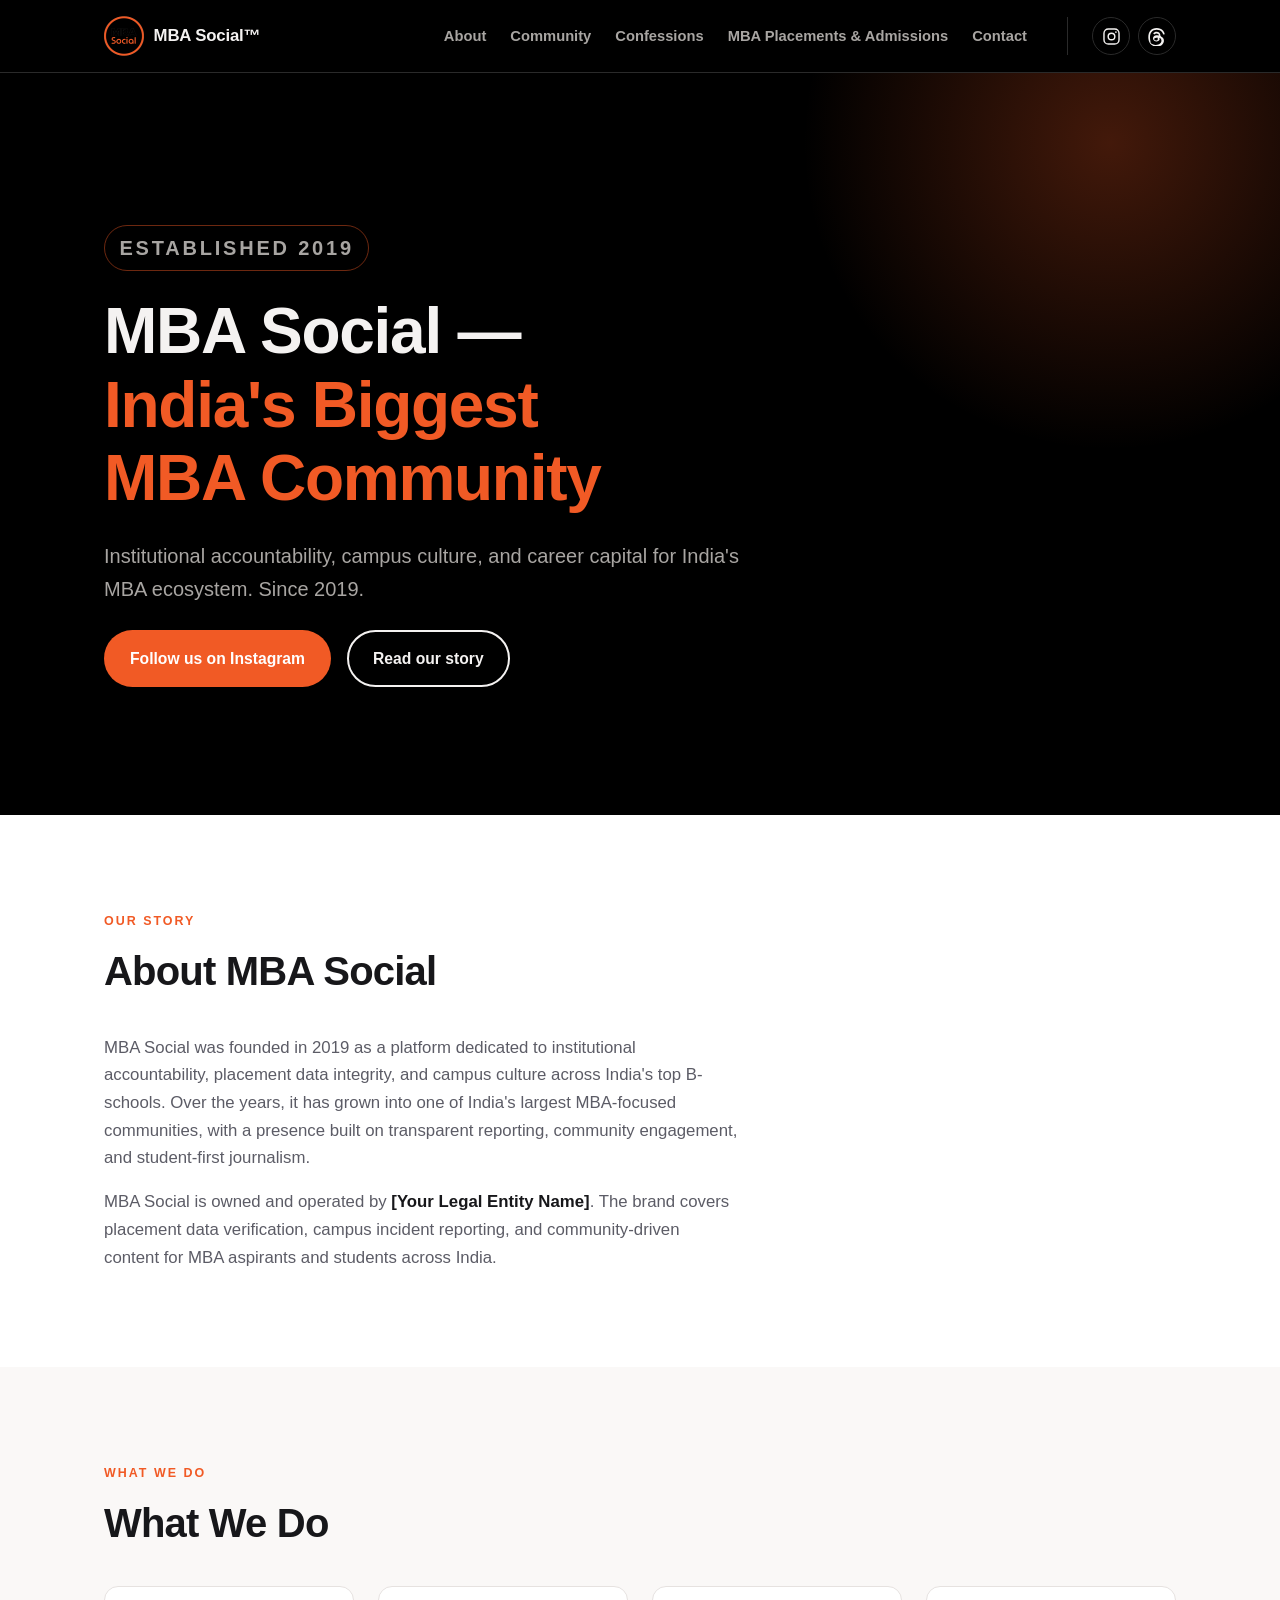
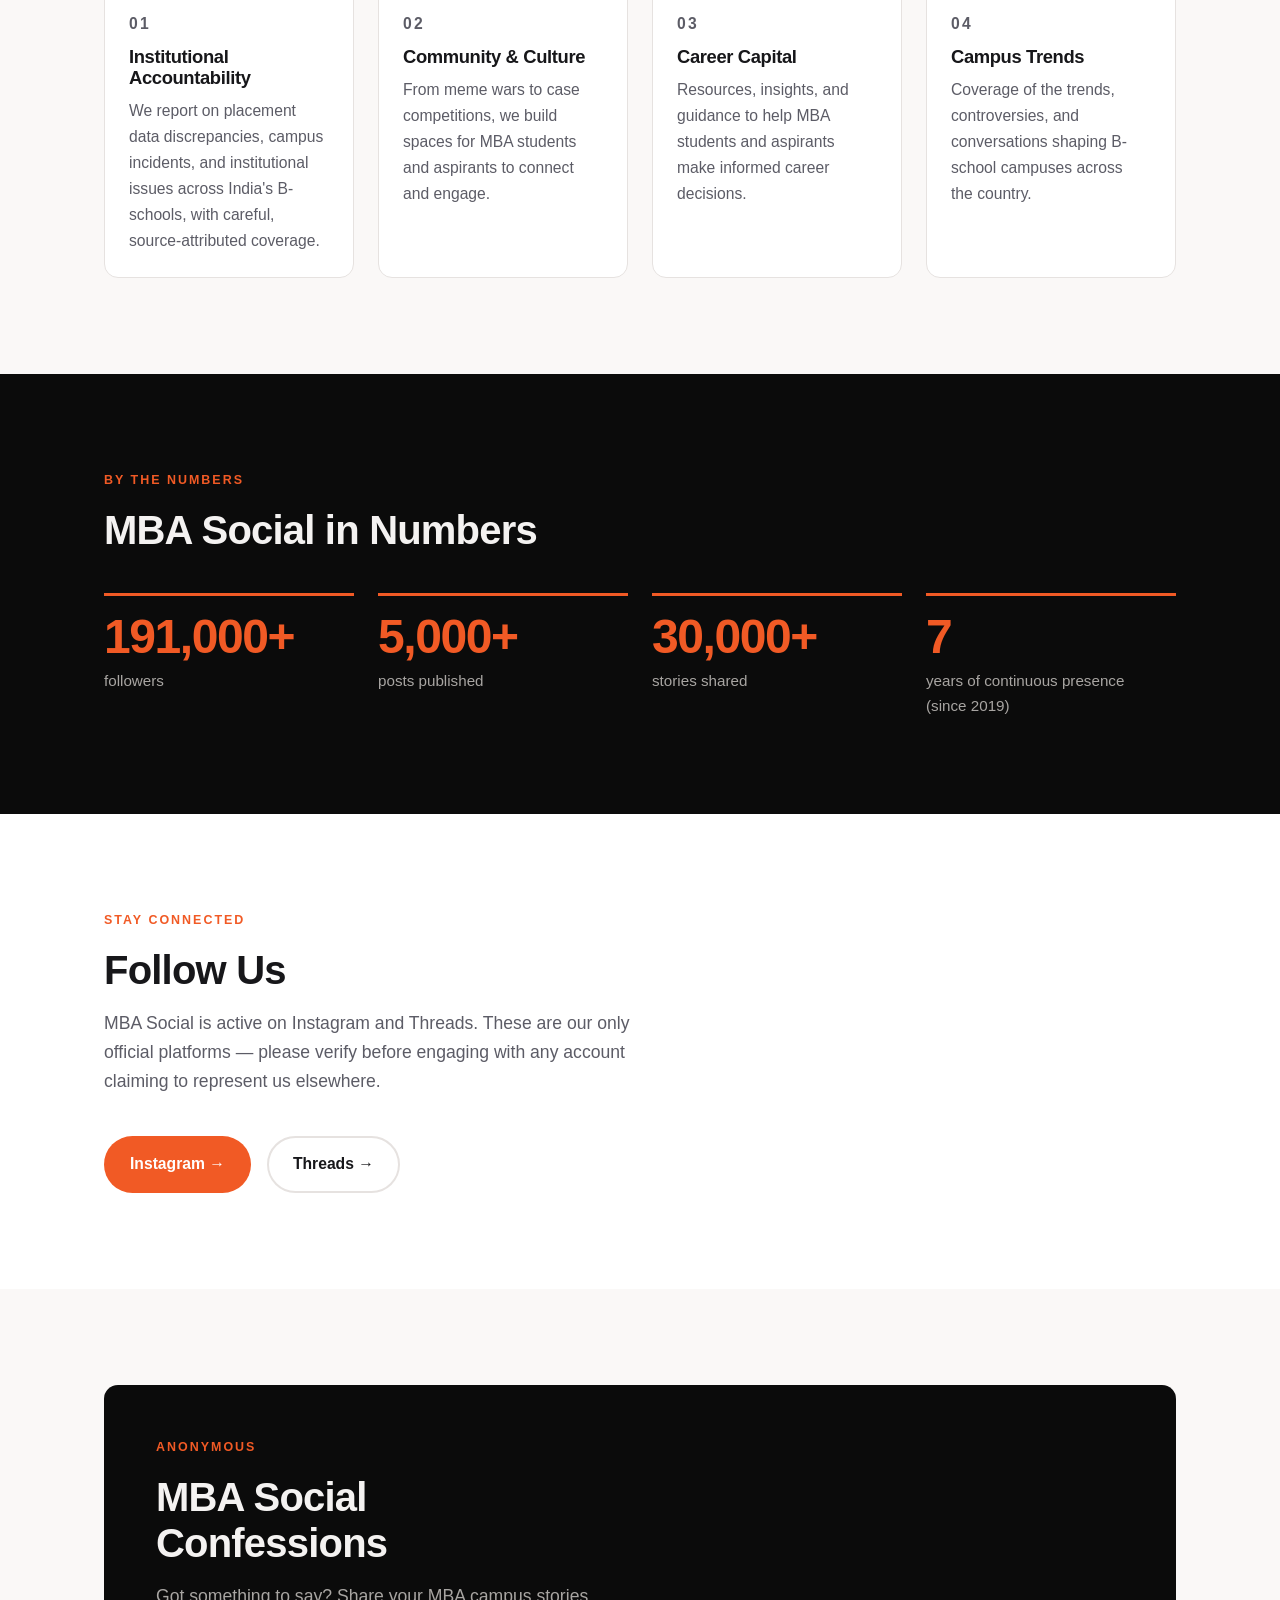
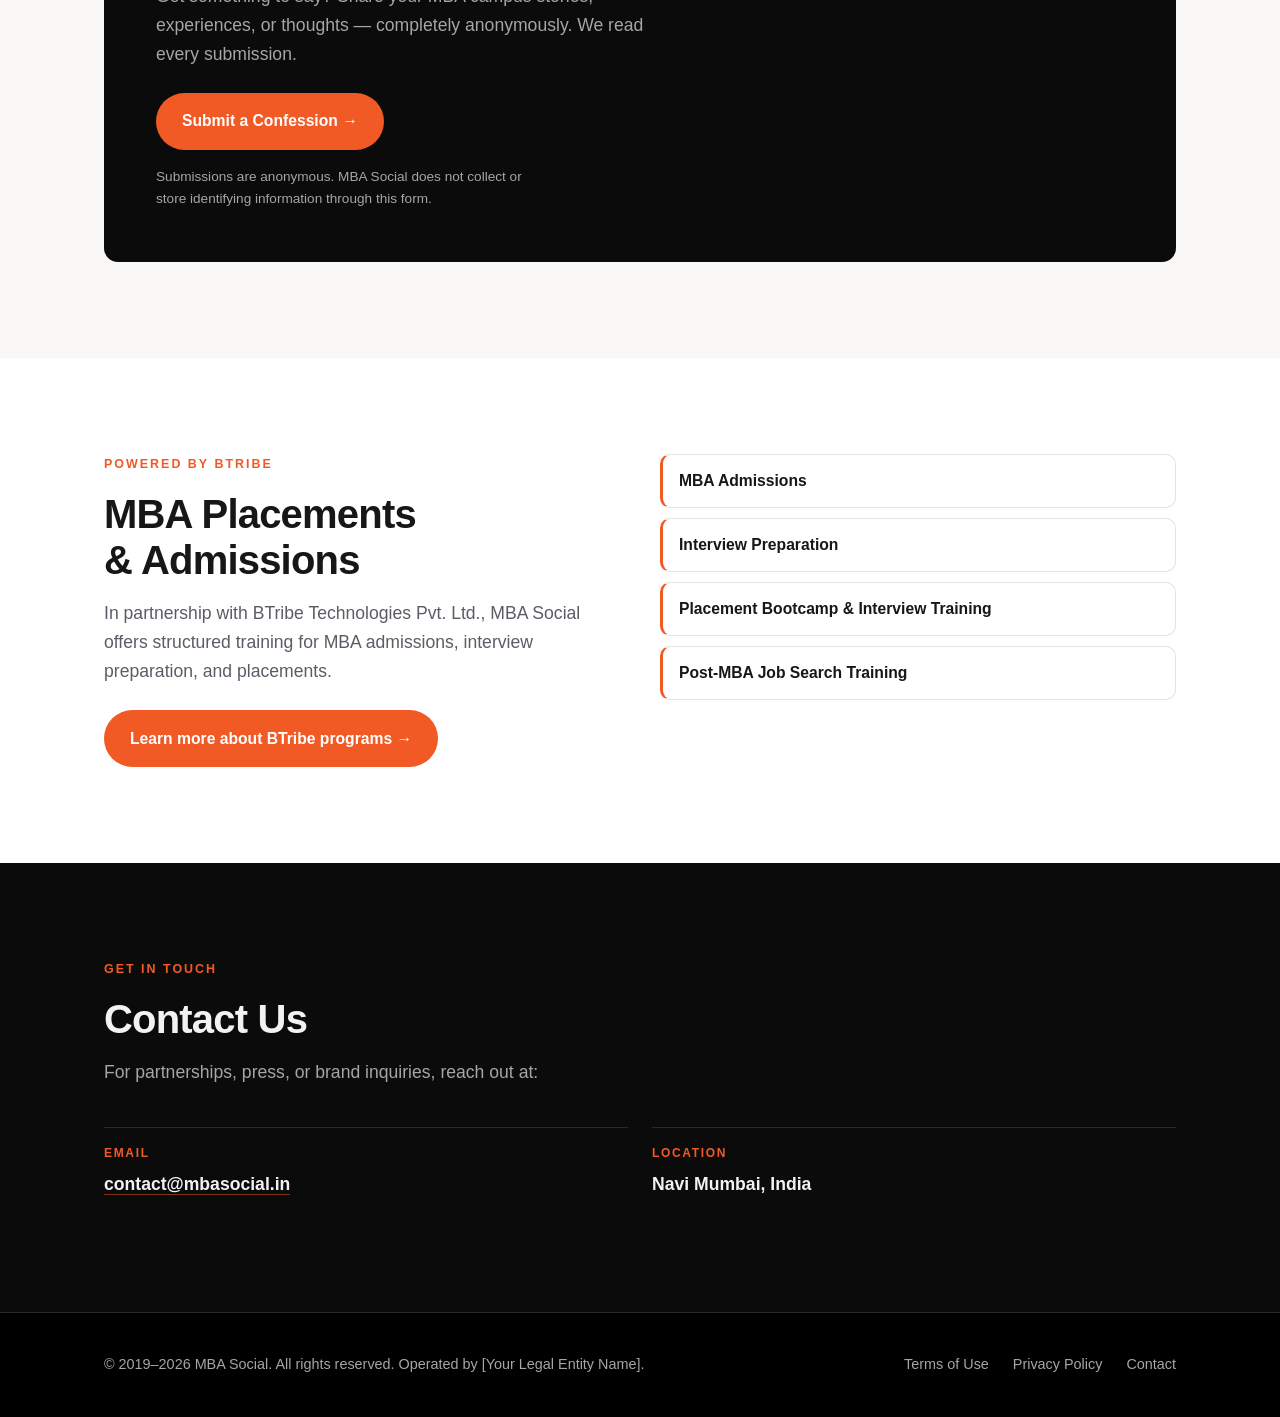
==== index.html @ 95b2dcb7 "Add MBA Social landing page, terms, and privacy pages Static site built from the MBA Social website " ====
<!DOCTYPE html>
<html lang="en">
<head>
<meta charset="utf-8">
<meta name="viewport" content="width=device-width, initial-scale=1">
<title>MBA Social — India's Biggest MBA Community</title>
<meta name="description" content="Institutional accountability, campus culture, and career capital for India's MBA ecosystem. Since 2019.">
<link rel="icon" href="logo.png">
<link rel="stylesheet" href="styles.css">

<!--
  ============================================================
  PLACEHOLDERS TO REPLACE BEFORE LAUNCH
  ============================================================
  1. [Your Legal Entity Name]  — appears in the About section and the footer
                                 of this page, and in terms.html + privacy.html.
                                 Use the exact registered entity name consistently.
  2. #TODO-instagram           — Instagram profile URL (header icon, hero CTA, Follow Us)
  3. #TODO-threads             — Threads profile URL (header icon, Follow Us)
  4. #TODO-confessions-form    — Google Form URL for anonymous confessions
  5. #TODO-btribe              — BTribe Technologies site / contact URL

  Search this file (and the two legal pages) for "TODO" and
  "[Your Legal Entity Name]" to find every occurrence.
  ============================================================
-->
</head>
<body>

<a class="skip-link" href="#main">Skip to content</a>

<!-- 1. HEADER / NAVIGATION -->
<header class="site-header">
  <div class="wrap">
    <a class="brand" href="index.html">
      <img src="logo.png" alt="MBA Social logo" width="40" height="40">
      <span>MBA Social&trade;</span>
    </a>

    <button class="nav-toggle" type="button" aria-expanded="false" aria-controls="primary-nav" aria-label="Menu">
      <svg viewBox="0 0 24 24" fill="none" stroke="currentColor" stroke-width="2" stroke-linecap="round" aria-hidden="true">
        <path d="M3 6h18M3 12h18M3 18h18"/>
      </svg>
    </button>

    <nav class="nav" id="primary-nav" aria-label="Primary">
      <a href="#about">About</a>
      <a href="#community">Community</a>
      <a href="#confessions">Confessions</a>
      <a href="#placements">MBA Placements &amp; Admissions</a>
      <a href="#contact">Contact</a>
    </nav>

    <!-- Instagram and Threads are the only official platforms. Do not add others. -->
    <div class="social">
      <a href="#TODO-instagram" aria-label="MBA Social on Instagram" rel="noopener">
        <svg viewBox="0 0 24 24" fill="none" stroke="currentColor" stroke-width="1.8" aria-hidden="true">
          <rect x="2.5" y="2.5" width="19" height="19" rx="5.5"/>
          <circle cx="12" cy="12" r="4.2"/>
          <circle cx="17.6" cy="6.4" r="1.1" fill="currentColor" stroke="none"/>
        </svg>
      </a>
      <a href="#TODO-threads" aria-label="MBA Social on Threads" rel="noopener">
        <svg viewBox="0 0 24 24" fill="currentColor" aria-hidden="true">
          <path d="M16.1 11.4c-.1-.05-.2-.1-.3-.14-.18-3.3-1.98-5.18-5-5.2h-.04c-1.8 0-3.3.77-4.23 2.17l1.66 1.14c.69-1.05 1.78-1.27 2.57-1.27h.03c.98.01 1.72.3 2.2.85.35.4.58.96.7 1.66a12.6 12.6 0 0 0-2.83-.14c-2.85.17-4.69 1.83-4.57 4.15.06 1.17.65 2.18 1.65 2.84.85.55 1.94.82 3.08.76 1.5-.08 2.68-.65 3.5-1.7.62-.79.02-.03.38-.86l-1.7-.78c-.14.5-.4.94-.75 1.28-.5.47-1.2.72-2.06.77-.75.04-1.36-.11-1.8-.4-.4-.27-.63-.68-.66-1.17-.05-.97.66-1.68 2.5-1.79.72-.04 1.44 0 2.14.12-.13.72-.36 1.28-.7 1.66l1.72.94c.55-.62.92-1.42 1.1-2.38.03-.13.05-.27.07-.4.9.55 1.55 1.28 1.9 2.16.5 1.22.53 3.23-1.1 4.86-1.44 1.43-3.16 2.05-5.77 2.07-2.89-.02-5.08-.95-6.5-2.75C3.2 18.24 2.52 15.94 2.5 13c.02-2.94.7-5.24 2-6.83C5.92 4.37 8.11 3.44 11 3.42c2.91.02 5.14.96 6.62 2.78.73.9 1.28 2.03 1.64 3.36l1.95-.52c-.44-1.63-1.13-3.04-2.06-4.19C17.26 2.5 14.5 1.3 11 1.28h-.01c-3.5.02-6.22 1.23-8.1 3.59C1.22 6.97.4 9.7.38 13v.01c.02 3.3.84 6.02 2.51 8.11 1.88 2.36 4.6 3.57 8.1 3.59h.01c3.11-.02 5.3-.83 7.11-2.63 2.37-2.36 2.3-5.32 1.52-7.13-.56-1.3-1.63-2.36-3.1-3.05Z"/>
        </svg>
      </a>
    </div>
  </div>
</header>

<main id="main">

  <!-- 2. HERO SECTION -->
  <section class="hero">
    <div class="wrap">
      <div class="hero__inner">
        <p class="badge">Established 2019</p>
        <h1>MBA Social &mdash; <span class="accent">India's Biggest MBA Community</span></h1>
        <p>Institutional accountability, campus culture, and career capital for India's MBA ecosystem. Since 2019.</p>
        <div class="btn-row">
          <a class="btn btn--primary" href="#TODO-instagram" rel="noopener">Follow us on Instagram</a>
          <a class="btn btn--ghost" href="#about">Read our story</a>
        </div>
      </div>
    </div>
  </section>

  <!-- 3. ABOUT / BRAND STORY -->
  <section class="section" id="about">
    <div class="wrap">
      <div class="section__head">
        <p class="eyebrow">Our story</p>
        <h2>About MBA Social</h2>
      </div>
      <div class="prose">
        <p>MBA Social was founded in 2019 as a platform dedicated to institutional accountability, placement data integrity, and campus culture across India's top B-schools. Over the years, it has grown into one of India's largest MBA-focused communities, with a presence built on transparent reporting, community engagement, and student-first journalism.</p>
        <!-- PLACEHOLDER: replace [Your Legal Entity Name] with the registered entity name -->
        <p>MBA Social is owned and operated by <strong>[Your Legal Entity Name]</strong>. The brand covers placement data verification, campus incident reporting, and community-driven content for MBA aspirants and students across India.</p>
      </div>
    </div>
  </section>

  <!-- 4. WHAT WE DO -->
  <section class="section section--alt" id="community">
    <div class="wrap">
      <div class="section__head">
        <p class="eyebrow">What we do</p>
        <h2>What We Do</h2>
      </div>
      <div class="cards">
        <article class="card">
          <p class="card__num">01</p>
          <h3>Institutional Accountability</h3>
          <p>We report on placement data discrepancies, campus incidents, and institutional issues across India's B-schools, with careful, source-attributed coverage.</p>
        </article>
        <article class="card">
          <p class="card__num">02</p>
          <h3>Community &amp; Culture</h3>
          <p>From meme wars to case competitions, we build spaces for MBA students and aspirants to connect and engage.</p>
        </article>
        <article class="card">
          <p class="card__num">03</p>
          <h3>Career Capital</h3>
          <p>Resources, insights, and guidance to help MBA students and aspirants make informed career decisions.</p>
        </article>
        <article class="card">
          <p class="card__num">04</p>
          <h3>Campus Trends</h3>
          <p>Coverage of the trends, controversies, and conversations shaping B-school campuses across the country.</p>
        </article>
      </div>
    </div>
  </section>

  <!-- 5. BY THE NUMBERS -->
  <section class="section section--dark">
    <div class="wrap">
      <div class="section__head">
        <p class="eyebrow">By the numbers</p>
        <h2>MBA Social in Numbers</h2>
      </div>
      <div class="stats">
        <div class="stat">
          <div class="stat__value">191,000+</div>
          <p class="stat__label">followers</p>
        </div>
        <div class="stat">
          <div class="stat__value">5,000+</div>
          <p class="stat__label">posts published</p>
        </div>
        <div class="stat">
          <div class="stat__value">30,000+</div>
          <p class="stat__label">stories shared</p>
        </div>
        <div class="stat">
          <div class="stat__value">7</div>
          <p class="stat__label">years of continuous presence (since 2019)</p>
        </div>
      </div>
    </div>
  </section>

  <!-- 6. FOLLOW US -->
  <section class="section" id="follow">
    <div class="wrap">
      <div class="section__head">
        <p class="eyebrow">Stay connected</p>
        <h2>Follow Us</h2>
        <p class="lede">MBA Social is active on Instagram and Threads. These are our only official platforms &mdash; please verify before engaging with any account claiming to represent us elsewhere.</p>
      </div>
      <div class="btn-row">
        <a class="btn btn--primary" href="#TODO-instagram" rel="noopener">Instagram &rarr;</a>
        <a class="btn btn--outline" href="#TODO-threads" rel="noopener">Threads &rarr;</a>
      </div>
    </div>
  </section>

  <!-- 7. CONFESSIONS -->
  <section class="section section--alt" id="confessions">
    <div class="wrap">
      <div class="panel">
        <p class="eyebrow">Anonymous</p>
        <h2>MBA Social Confessions</h2>
        <p class="lede">Got something to say? Share your MBA campus stories, experiences, or thoughts &mdash; completely anonymously. We read every submission.</p>
        <div class="btn-row">
          <a class="btn btn--primary" href="#TODO-confessions-form" rel="noopener">Submit a Confession &rarr;</a>
        </div>
        <p class="fineprint">Submissions are anonymous. MBA Social does not collect or store identifying information through this form.</p>
      </div>
    </div>
  </section>

  <!-- 8. MBA PLACEMENTS & ADMISSIONS — POWERED BY BTRIBE -->
  <section class="section" id="placements">
    <div class="wrap">
      <div class="split">
        <div>
          <p class="eyebrow">Powered by BTribe</p>
          <h2>MBA Placements &amp; Admissions</h2>
          <p class="lede">In partnership with BTribe Technologies Pvt. Ltd., MBA Social offers structured training for MBA admissions, interview preparation, and placements.</p>
          <div class="btn-row">
            <a class="btn btn--primary" href="#TODO-btribe" rel="noopener">Learn more about BTribe programs &rarr;</a>
          </div>
        </div>
        <ul class="tags">
          <li>MBA Admissions</li>
          <li>Interview Preparation</li>
          <li>Placement Bootcamp &amp; Interview Training</li>
          <li>Post-MBA Job Search Training</li>
        </ul>
      </div>
    </div>
  </section>

  <!-- 9. CONTACT -->
  <section class="section section--dark" id="contact">
    <div class="wrap">
      <div class="section__head">
        <p class="eyebrow">Get in touch</p>
        <h2>Contact Us</h2>
        <p class="lede">For partnerships, press, or brand inquiries, reach out at:</p>
      </div>
      <dl class="contact-grid">
        <div class="contact-item">
          <dt>Email</dt>
          <dd><a href="mailto:contact@mbasocial.in">contact@mbasocial.in</a></dd>
        </div>
        <div class="contact-item">
          <dt>Location</dt>
          <dd>Navi Mumbai, India</dd>
        </div>
      </dl>
    </div>
  </section>

</main>

<!-- 10. FOOTER -->
<footer class="site-footer">
  <div class="wrap">
    <!-- PLACEHOLDER: replace [Your Legal Entity Name] -->
    <p>&copy; 2019&ndash;2026 MBA Social. All rights reserved. Operated by [Your Legal Entity Name].</p>
    <nav aria-label="Footer">
      <a href="terms.html">Terms of Use</a>
      <a href="privacy.html">Privacy Policy</a>
      <a href="#contact">Contact</a>
    </nav>
  </div>
</footer>

<script>
  // Mobile nav toggle. The nav is visible by default so it still works without JS.
  (function () {
    var btn = document.querySelector('.nav-toggle');
    var nav = document.getElementById('primary-nav');
    var mq = window.matchMedia('(max-width: 860px)');

    function sync() {
      if (mq.matches) {
        nav.hidden = true;
        btn.setAttribute('aria-expanded', 'false');
      } else {
        nav.hidden = false;
      }
    }

    btn.addEventListener('click', function () {
      var open = btn.getAttribute('aria-expanded') === 'true';
      btn.setAttribute('aria-expanded', String(!open));
      nav.hidden = open;
    });

    nav.addEventListener('click', function (e) {
      if (e.target.tagName === 'A' && mq.matches) sync();
    });

    mq.addEventListener('change', sync);
    sync();
  })();
</script>

</body>
</html>
---- styles.css ----
/* MBA Social — shared stylesheet
   Brand palette sampled from logo.jpeg: orange #F15A25 on black. */

:root {
  --orange: #f15a25;
  --orange-dark: #d64a18;
  --black: #000000;
  --ink: #0b0b0b;
  --ink-soft: #1a1a1a;
  --line-dark: #2a2a2a;

  --paper: #ffffff;
  --paper-alt: #faf8f7;
  --line: #e6e2e0;
  --text: #17171a;
  --text-muted: #5c5c66;
  --text-on-dark: #f4f2f1;
  --text-on-dark-muted: #a8a5a2;

  --wrap: 1120px;
  --radius: 14px;

  --s1: 0.5rem;
  --s2: 1rem;
  --s3: 1.5rem;
  --s4: 2.5rem;
  --s5: 4rem;
  --s6: 6rem;

  --sans: -apple-system, BlinkMacSystemFont, "Segoe UI", Roboto, "Helvetica Neue",
    Arial, "Noto Sans", sans-serif;
}

*,
*::before,
*::after {
  box-sizing: border-box;
}

html {
  scroll-behavior: smooth;
  /* keep anchored sections clear of the sticky header */
  scroll-padding-top: 84px;
}

body {
  margin: 0;
  font-family: var(--sans);
  font-size: 17px;
  line-height: 1.65;
  color: var(--text);
  background: var(--paper);
  -webkit-font-smoothing: antialiased;
}

img {
  max-width: 100%;
  display: block;
}

a {
  color: inherit;
}

h1,
h2,
h3 {
  line-height: 1.15;
  letter-spacing: -0.02em;
  margin: 0;
  text-wrap: balance;
}

p {
  margin: 0;
  text-wrap: pretty;
}

:focus-visible {
  outline: 3px solid var(--orange);
  outline-offset: 3px;
  border-radius: 3px;
}

.skip-link {
  position: absolute;
  left: -9999px;
  top: 0;
  background: var(--orange);
  color: #fff;
  padding: 0.75rem 1rem;
  z-index: 100;
}
.skip-link:focus {
  left: 0;
}

/* ---------- layout primitives ---------- */

.wrap {
  width: 100%;
  max-width: var(--wrap);
  margin-inline: auto;
  padding-inline: var(--s3);
}

.section {
  padding-block: var(--s6);
}

.section--dark {
  background: var(--ink);
  color: var(--text-on-dark);
}

.section--alt {
  background: var(--paper-alt);
}

.section__head {
  max-width: 60ch;
  margin-bottom: var(--s4);
}

.eyebrow {
  font-size: 0.78rem;
  font-weight: 700;
  letter-spacing: 0.16em;
  text-transform: uppercase;
  color: var(--orange);
  margin-bottom: var(--s2);
}

h2 {
  font-size: clamp(1.75rem, 3.5vw, 2.5rem);
  font-weight: 800;
}

h3 {
  font-size: 1.15rem;
  font-weight: 700;
}

.lede {
  font-size: 1.1rem;
  color: var(--text-muted);
  margin-top: var(--s2);
}

.section--dark .lede {
  color: var(--text-on-dark-muted);
}

/* ---------- buttons ---------- */

.btn {
  display: inline-flex;
  align-items: center;
  gap: 0.5rem;
  padding: 0.85rem 1.5rem;
  border-radius: 999px;
  font-weight: 700;
  font-size: 0.98rem;
  text-decoration: none;
  border: 2px solid transparent;
  transition: background-color 0.15s ease, color 0.15s ease, border-color 0.15s ease,
    transform 0.15s ease;
}

.btn:hover {
  transform: translateY(-1px);
}

.btn--primary {
  background: var(--orange);
  color: #fff;
}
.btn--primary:hover {
  background: var(--orange-dark);
}

.btn--ghost {
  border-color: currentColor;
  color: inherit;
}
.btn--ghost:hover {
  background: var(--orange);
  border-color: var(--orange);
  color: #fff;
}

.btn--outline {
  border-color: var(--line);
  color: var(--text);
  background: #fff;
}
.btn--outline:hover {
  border-color: var(--orange);
  color: var(--orange);
}

.btn-row {
  display: flex;
  flex-wrap: wrap;
  gap: var(--s2);
  margin-top: var(--s3);
}

/* ---------- header / nav ---------- */

.site-header {
  position: sticky;
  top: 0;
  z-index: 50;
  background: var(--black);
  color: var(--text-on-dark);
  border-bottom: 1px solid var(--line-dark);
}

.site-header .wrap {
  display: flex;
  flex-wrap: wrap;
  align-items: center;
  gap: var(--s3);
  min-height: 72px;
  padding-block: 0.75rem;
}

.brand {
  display: flex;
  align-items: center;
  gap: 0.6rem;
  text-decoration: none;
  font-weight: 800;
  letter-spacing: -0.01em;
  font-size: 1.05rem;
  flex: 0 0 auto;
}

.brand img {
  width: 40px;
  height: 40px;
}

.nav {
  display: flex;
  align-items: center;
  gap: var(--s3);
  margin-left: auto;
}

.nav a {
  text-decoration: none;
  font-size: 0.92rem;
  font-weight: 600;
  color: var(--text-on-dark-muted);
  white-space: nowrap;
}

.nav a:hover {
  color: var(--orange);
}

.social {
  display: flex;
  align-items: center;
  gap: 0.5rem;
  margin-left: var(--s2);
  padding-left: var(--s3);
  border-left: 1px solid var(--line-dark);
}

.social a {
  display: grid;
  place-items: center;
  width: 38px;
  height: 38px;
  border-radius: 50%;
  color: var(--text-on-dark);
  border: 1px solid var(--line-dark);
}

.social a:hover {
  background: var(--orange);
  border-color: var(--orange);
  color: #fff;
}

.social svg {
  width: 19px;
  height: 19px;
}

/* mobile menu toggle — hidden on desktop */
.nav-toggle {
  display: none;
  margin-left: auto;
  background: none;
  border: 1px solid var(--line-dark);
  color: inherit;
  border-radius: 10px;
  padding: 0.5rem 0.7rem;
  cursor: pointer;
}

.nav-toggle svg {
  width: 22px;
  height: 22px;
  display: block;
}

/* ---------- hero ---------- */

.hero {
  background: var(--black);
  color: var(--text-on-dark);
  padding-block: clamp(4rem, 12vw, 8rem);
  position: relative;
  overflow: hidden;
}

.hero::after {
  /* soft orange glow behind the copy */
  content: "";
  position: absolute;
  width: 700px;
  height: 700px;
  right: -180px;
  top: -280px;
  background: radial-gradient(circle, rgba(241, 90, 37, 0.28), transparent 62%);
  pointer-events: none;
}

.hero .wrap {
  position: relative;
  z-index: 1;
}

.hero__inner {
  max-width: 46rem;
}

.hero h1 {
  font-size: clamp(2.25rem, 6vw, 4rem);
  font-weight: 800;
}

.hero h1 .accent {
  color: var(--orange);
}

.hero p {
  font-size: clamp(1.05rem, 2vw, 1.25rem);
  color: var(--text-on-dark-muted);
  margin-top: var(--s3);
  max-width: 40rem;
}

.badge {
  display: inline-flex;
  align-items: center;
  gap: 0.5rem;
  font-size: 0.78rem;
  font-weight: 700;
  letter-spacing: 0.14em;
  text-transform: uppercase;
  color: var(--orange);
  border: 1px solid rgba(241, 90, 37, 0.45);
  border-radius: 999px;
  padding: 0.35rem 0.9rem;
  margin-bottom: var(--s3);
}

/* ---------- about ---------- */

.prose {
  max-width: 68ch;
  display: grid;
  gap: var(--s2);
  font-size: 1.05rem;
  color: var(--text-muted);
}

.prose strong {
  color: var(--text);
}

/* ---------- cards ---------- */

.cards {
  display: grid;
  grid-template-columns: repeat(auto-fit, minmax(240px, 1fr));
  gap: var(--s3);
}

.card {
  background: #fff;
  border: 1px solid var(--line);
  border-radius: var(--radius);
  padding: var(--s3);
  display: grid;
  gap: 0.6rem;
  align-content: start;
  transition: border-color 0.15s ease, transform 0.15s ease;
}

.card:hover {
  border-color: var(--orange);
  transform: translateY(-2px);
}

.card__num {
  font-size: 0.75rem;
  font-weight: 800;
  letter-spacing: 0.14em;
  color: var(--orange);
}

.card p {
  color: var(--text-muted);
  font-size: 0.98rem;
}

/* ---------- stats ---------- */

.stats {
  display: grid;
  grid-template-columns: repeat(auto-fit, minmax(180px, 1fr));
  gap: var(--s3);
}

.stat {
  border-top: 3px solid var(--orange);
  padding-top: var(--s2);
}

.stat__value {
  font-size: clamp(2rem, 5vw, 3rem);
  font-weight: 800;
  letter-spacing: -0.03em;
  color: var(--orange);
  line-height: 1.05;
}

.stat__label {
  color: var(--text-on-dark-muted);
  font-size: 0.95rem;
  margin-top: 0.35rem;
}

/* ---------- confessions ---------- */

.panel {
  background: var(--ink);
  color: var(--text-on-dark);
  border-radius: var(--radius);
  padding: clamp(1.75rem, 5vw, 3.25rem);
}

.panel h2 {
  max-width: 20ch;
}

.panel .lede {
  color: var(--text-on-dark-muted);
  max-width: 55ch;
}

.fineprint {
  font-size: 0.85rem;
  color: var(--text-on-dark-muted);
  margin-top: var(--s2);
  max-width: 52ch;
}

/* ---------- placements ---------- */

.split {
  display: grid;
  grid-template-columns: repeat(auto-fit, minmax(280px, 1fr));
  gap: var(--s4);
  align-items: start;
}

.tags {
  list-style: none;
  margin: 0;
  padding: 0;
  display: grid;
  gap: 0.65rem;
}

.tags li {
  display: flex;
  align-items: center;
  gap: 0.75rem;
  background: #fff;
  border: 1px solid var(--line);
  border-left: 3px solid var(--orange);
  border-radius: 10px;
  padding: 0.8rem 1rem;
  font-weight: 600;
  font-size: 0.98rem;
}

/* ---------- contact ---------- */

.contact-grid {
  display: grid;
  grid-template-columns: repeat(auto-fit, minmax(220px, 1fr));
  gap: var(--s3);
  margin-top: var(--s3);
}

.contact-item {
  border-top: 1px solid var(--line-dark);
  padding-top: var(--s2);
}

.contact-item dt {
  font-size: 0.75rem;
  font-weight: 800;
  letter-spacing: 0.14em;
  text-transform: uppercase;
  color: var(--orange);
}

.contact-item dd {
  margin: 0.4rem 0 0;
  font-size: 1.1rem;
  font-weight: 600;
}

.contact-item a {
  text-decoration: none;
  border-bottom: 1px solid rgba(241, 90, 37, 0.5);
}

.contact-item a:hover {
  color: var(--orange);
}

/* ---------- footer ---------- */

.site-footer {
  background: var(--black);
  color: var(--text-on-dark-muted);
  border-top: 1px solid var(--line-dark);
  padding-block: var(--s4);
  font-size: 0.9rem;
}

.site-footer .wrap {
  display: flex;
  flex-wrap: wrap;
  gap: var(--s2) var(--s4);
  align-items: center;
  justify-content: space-between;
}

.site-footer nav {
  display: flex;
  flex-wrap: wrap;
  gap: var(--s3);
}

.site-footer a {
  text-decoration: none;
}

.site-footer a:hover {
  color: var(--orange);
}

/* ---------- legal pages ---------- */

.legal {
  padding-block: var(--s5) var(--s6);
}

.legal__head {
  max-width: 60ch;
  margin-bottom: var(--s4);
}

.legal h1 {
  font-size: clamp(2rem, 5vw, 3rem);
  font-weight: 800;
}

.legal__meta {
  color: var(--text-muted);
  margin-top: var(--s2);
}

.clauses {
  max-width: 70ch;
  display: grid;
  gap: var(--s3);
  counter-reset: clause;
  list-style: none;
  margin: 0;
  padding: 0;
}

.clauses li {
  counter-increment: clause;
  border-top: 1px solid var(--line);
  padding-top: var(--s3);
  color: var(--text-muted);
}

.clauses li h2 {
  font-size: 1.1rem;
  font-weight: 700;
  color: var(--text);
  margin-bottom: 0.4rem;
  display: flex;
  gap: 0.75rem;
}

.clauses li h2::before {
  content: counter(clause) ".";
  color: var(--orange);
  font-variant-numeric: tabular-nums;
}

.back-link {
  display: inline-flex;
  align-items: center;
  gap: 0.4rem;
  margin-top: var(--s4);
  font-weight: 600;
  text-decoration: none;
  color: var(--orange);
}

.back-link:hover {
  text-decoration: underline;
}

/* ---------- responsive ---------- */

@media (max-width: 860px) {
  .site-header .wrap {
    gap: var(--s2);
  }

  /* visual order on mobile: brand · [flex gap] · social · hamburger · nav row */
  .brand {
    order: 1;
  }

  .social {
    order: 2;
    margin-left: auto;
    border-left: 0;
    padding-left: 0;
  }

  .nav-toggle {
    display: block;
    order: 3;
    margin-left: 0;
  }

  .nav {
    order: 4;
    flex-basis: 100%;
    flex-direction: column;
    align-items: flex-start;
    gap: 0;
    margin-left: 0;
    border-top: 1px solid var(--line-dark);
    padding-top: var(--s1);
  }

  .nav[hidden] {
    display: none;
  }

  .nav a {
    display: block;
    width: 100%;
    padding: 0.7rem 0;
    font-size: 1rem;
    color: var(--text-on-dark);
  }

  /* legal pages have no hamburger — keep their short nav as an inline row */
  .nav--inline {
    flex-basis: auto;
    flex-direction: row;
    flex-wrap: wrap;
    gap: var(--s2) var(--s3);
    margin-left: auto;
    border-top: 0;
    padding-top: 0;
  }

  .nav--inline a {
    width: auto;
    padding: 0;
    font-size: 0.9rem;
    color: var(--text-on-dark-muted);
  }

  .section {
    padding-block: var(--s5);
  }
}

@media (prefers-reduced-motion: reduce) {
  html {
    scroll-behavior: auto;
  }
  * {
    transition: none !important;
  }
}
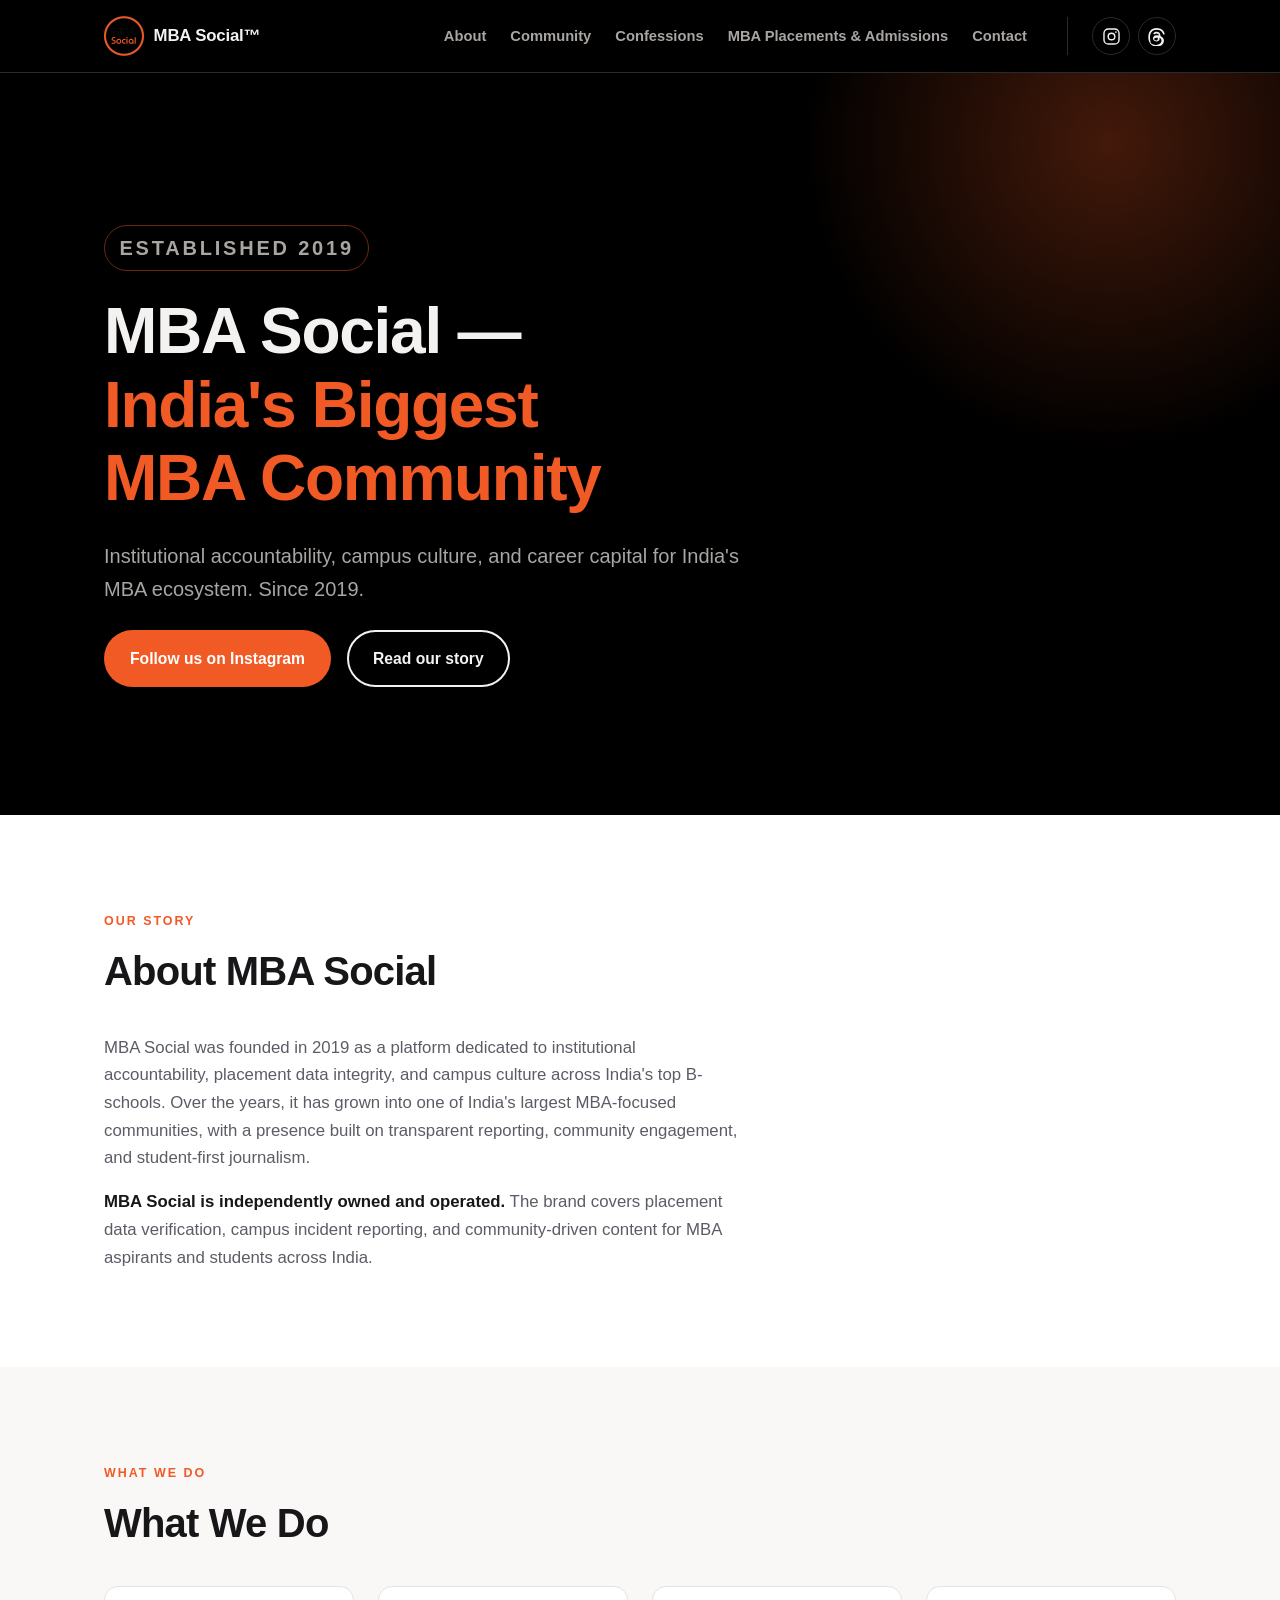
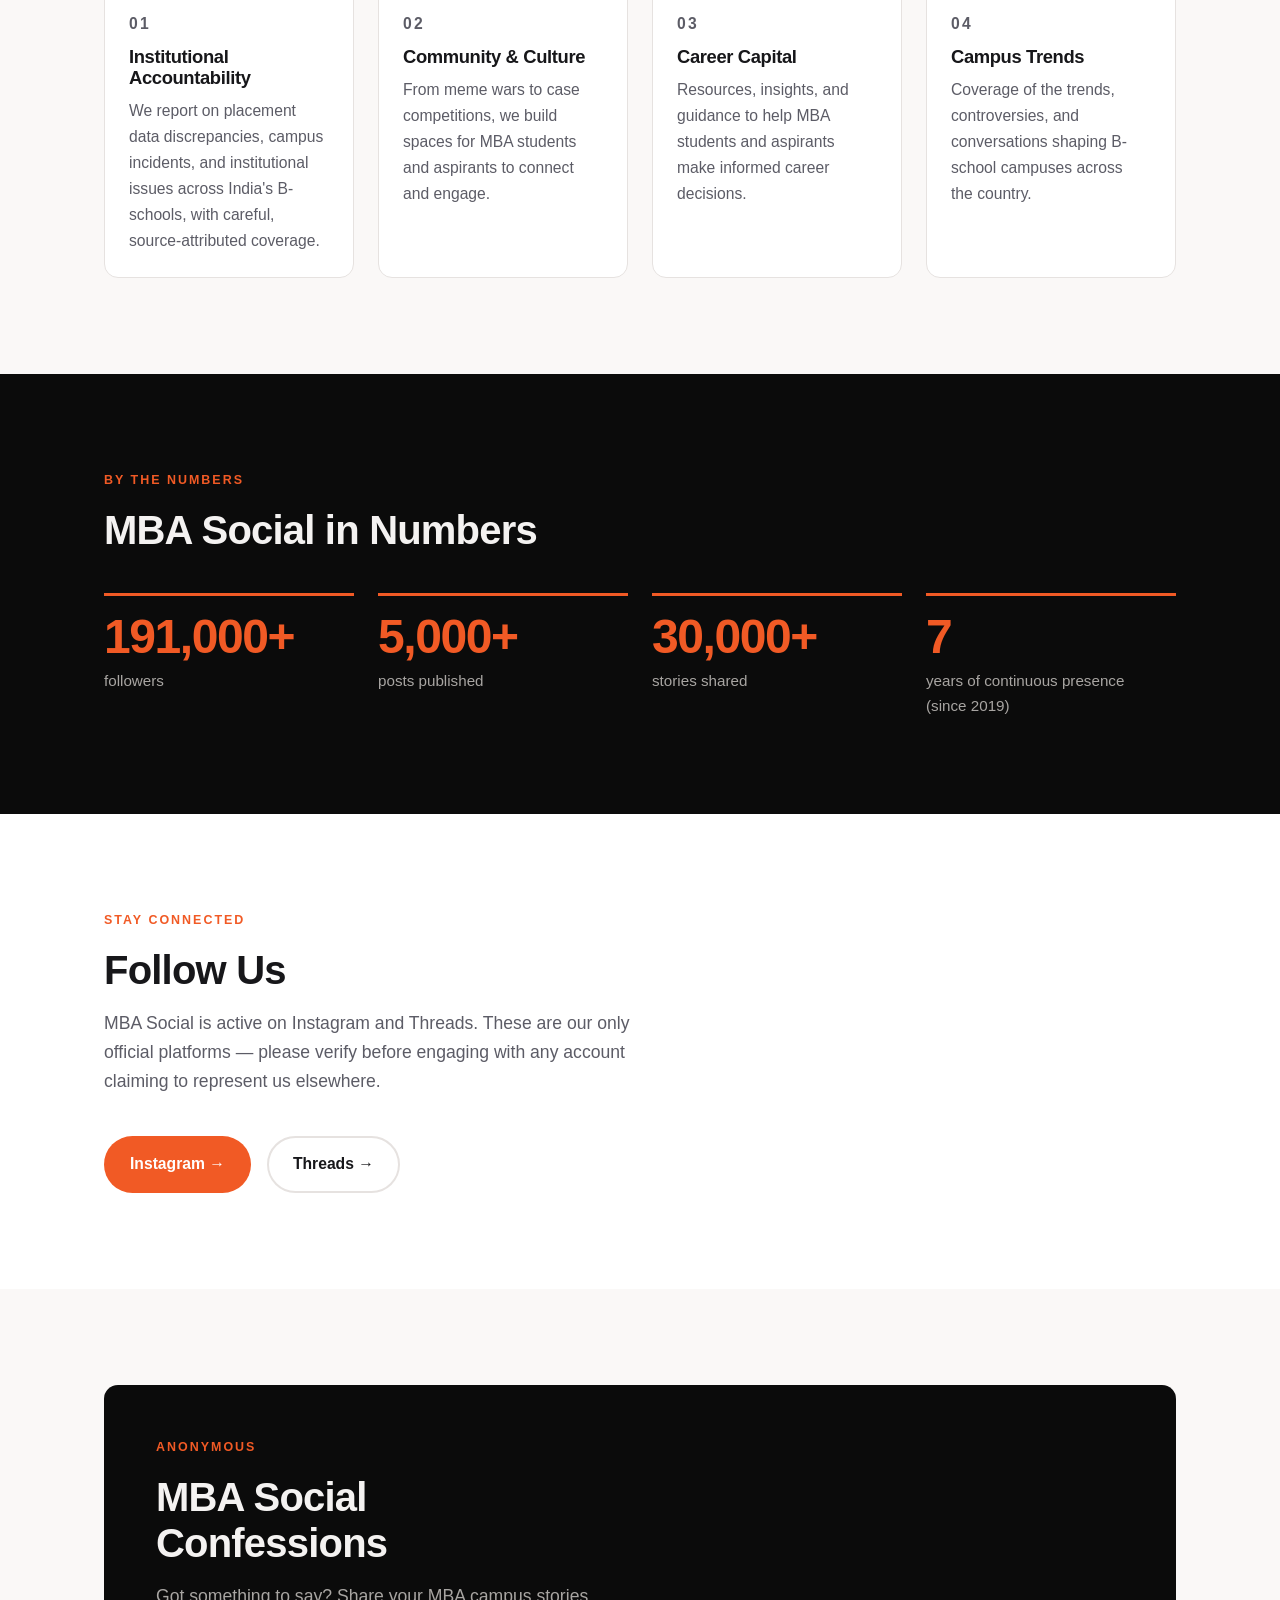
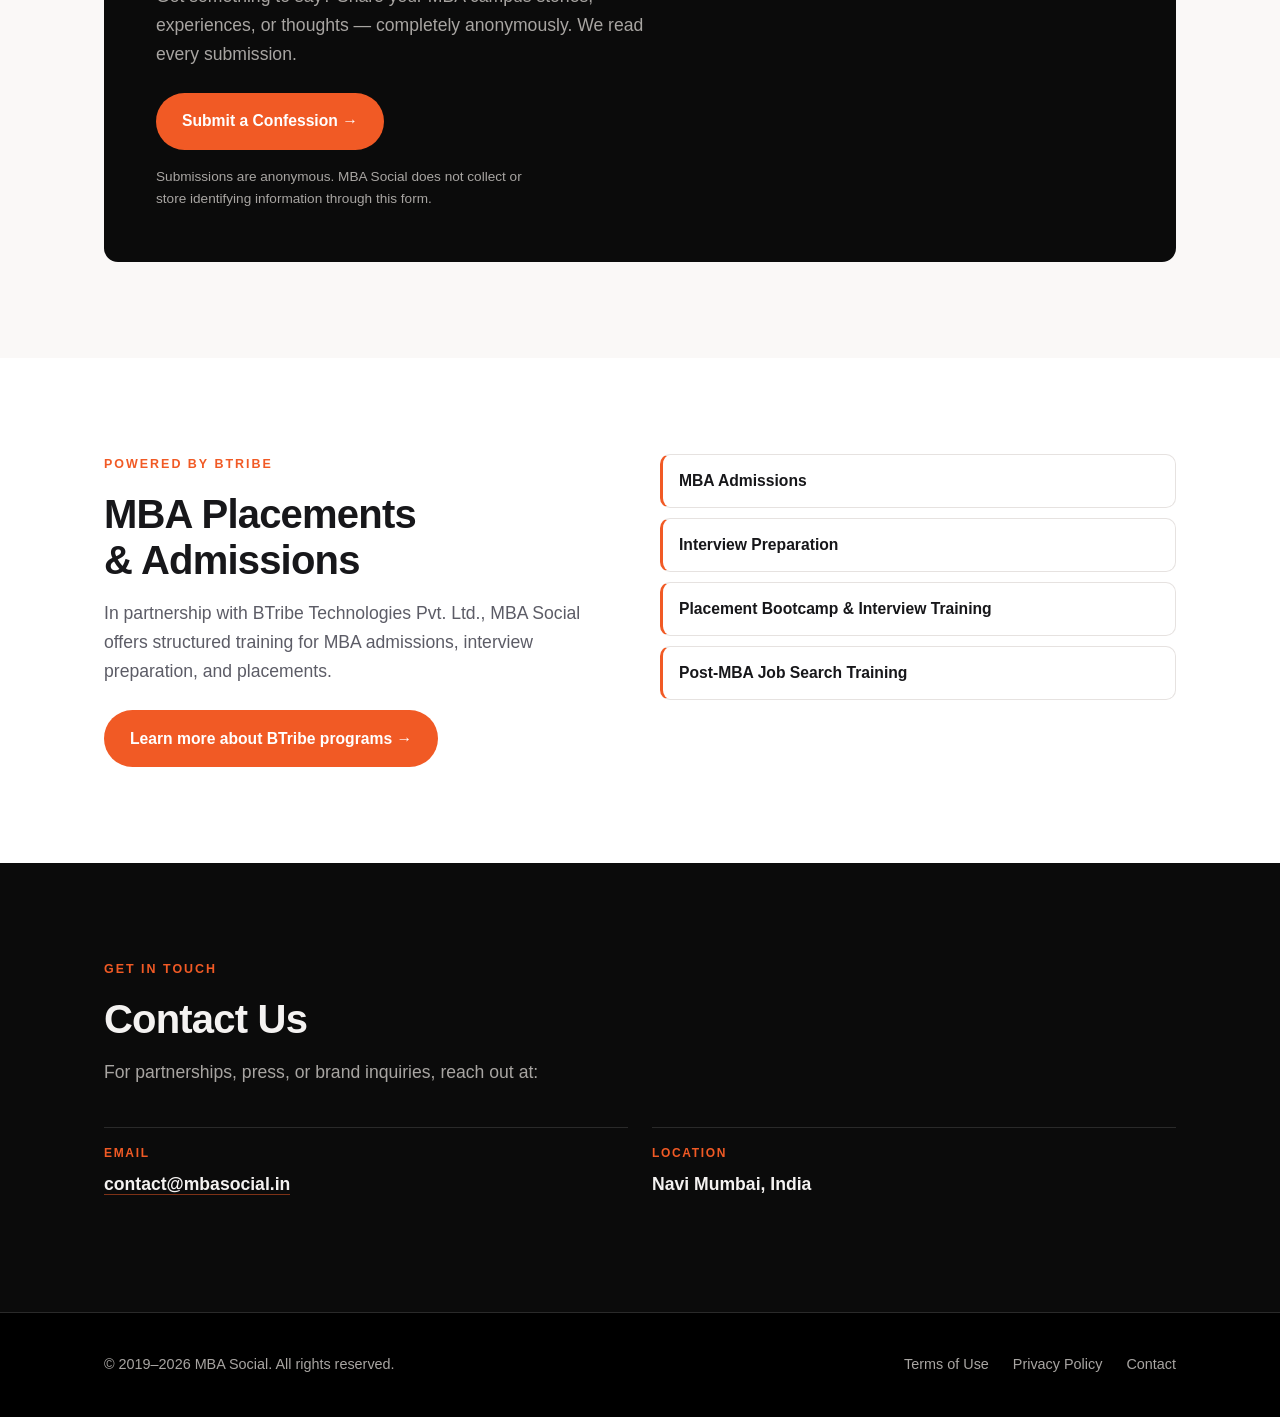
==== commit 9ea33bde: "Wire up live links and drop the legal entity placeholder All five placeholders resolved:  - Instagra" ====
--- a/index.html
+++ b/index.html
@@ -7,22 +7,27 @@
 <meta name="description" content="Institutional accountability, campus culture, and career capital for India's MBA ecosystem. Since 2019.">
 <link rel="icon" href="logo.png">
 <link rel="stylesheet" href="styles.css">
+<link rel="canonical" href="https://mbasocial.in/">
+
+<meta property="og:type" content="website">
+<meta property="og:site_name" content="MBA Social">
+<meta property="og:title" content="MBA Social — India's Biggest MBA Community">
+<meta property="og:description" content="Institutional accountability, campus culture, and career capital for India's MBA ecosystem. Since 2019.">
+<meta property="og:url" content="https://mbasocial.in/">
+<meta property="og:image" content="https://mbasocial.in/logo.png">
+<meta name="twitter:card" content="summary">
 
 <!--
-  ============================================================
-  PLACEHOLDERS TO REPLACE BEFORE LAUNCH
-  ============================================================
-  1. [Your Legal Entity Name]  — appears in the About section and the footer
-                                 of this page, and in terms.html + privacy.html.
-                                 Use the exact registered entity name consistently.
-  2. #TODO-instagram           — Instagram profile URL (header icon, hero CTA, Follow Us)
-  3. #TODO-threads             — Threads profile URL (header icon, Follow Us)
-  4. #TODO-confessions-form    — Google Form URL for anonymous confessions
-  5. #TODO-btribe              — BTribe Technologies site / contact URL
-
-  Search this file (and the two legal pages) for "TODO" and
-  "[Your Legal Entity Name]" to find every occurrence.
-  ============================================================
+  Outbound links, all live:
+    Instagram         https://instagram.com/mbasocial          (header icon, hero CTA, Follow Us)
+    Threads           https://www.threads.com/@mbasocial       (header icon, Follow Us)
+    Confessions form  https://forms.gle/BZrCALY5LaeDaChQ8      (Confessions CTA)
+    BTribe            https://www.btribe.in                    (Placements CTA)
+    Email             contact@mbasocial.in                     (Contact)
+
+  No registered legal entity, so the copy reads "independently owned and
+  operated" rather than naming one. If an entity is registered later, add it
+  here, in the footer, and in terms.html + privacy.html.
 -->
 </head>
 <body>
@@ -53,14 +58,14 @@
 
     <!-- Instagram and Threads are the only official platforms. Do not add others. -->
     <div class="social">
-      <a href="#TODO-instagram" aria-label="MBA Social on Instagram" rel="noopener">
+      <a href="https://instagram.com/mbasocial" aria-label="MBA Social on Instagram" rel="noopener">
         <svg viewBox="0 0 24 24" fill="none" stroke="currentColor" stroke-width="1.8" aria-hidden="true">
           <rect x="2.5" y="2.5" width="19" height="19" rx="5.5"/>
           <circle cx="12" cy="12" r="4.2"/>
           <circle cx="17.6" cy="6.4" r="1.1" fill="currentColor" stroke="none"/>
         </svg>
       </a>
-      <a href="#TODO-threads" aria-label="MBA Social on Threads" rel="noopener">
+      <a href="https://www.threads.com/@mbasocial" aria-label="MBA Social on Threads" rel="noopener">
         <svg viewBox="0 0 24 24" fill="currentColor" aria-hidden="true">
           <path d="M16.1 11.4c-.1-.05-.2-.1-.3-.14-.18-3.3-1.98-5.18-5-5.2h-.04c-1.8 0-3.3.77-4.23 2.17l1.66 1.14c.69-1.05 1.78-1.27 2.57-1.27h.03c.98.01 1.72.3 2.2.85.35.4.58.96.7 1.66a12.6 12.6 0 0 0-2.83-.14c-2.85.17-4.69 1.83-4.57 4.15.06 1.17.65 2.18 1.65 2.84.85.55 1.94.82 3.08.76 1.5-.08 2.68-.65 3.5-1.7.62-.79.02-.03.38-.86l-1.7-.78c-.14.5-.4.94-.75 1.28-.5.47-1.2.72-2.06.77-.75.04-1.36-.11-1.8-.4-.4-.27-.63-.68-.66-1.17-.05-.97.66-1.68 2.5-1.79.72-.04 1.44 0 2.14.12-.13.72-.36 1.28-.7 1.66l1.72.94c.55-.62.92-1.42 1.1-2.38.03-.13.05-.27.07-.4.9.55 1.55 1.28 1.9 2.16.5 1.22.53 3.23-1.1 4.86-1.44 1.43-3.16 2.05-5.77 2.07-2.89-.02-5.08-.95-6.5-2.75C3.2 18.24 2.52 15.94 2.5 13c.02-2.94.7-5.24 2-6.83C5.92 4.37 8.11 3.44 11 3.42c2.91.02 5.14.96 6.62 2.78.73.9 1.28 2.03 1.64 3.36l1.95-.52c-.44-1.63-1.13-3.04-2.06-4.19C17.26 2.5 14.5 1.3 11 1.28h-.01c-3.5.02-6.22 1.23-8.1 3.59C1.22 6.97.4 9.7.38 13v.01c.02 3.3.84 6.02 2.51 8.11 1.88 2.36 4.6 3.57 8.1 3.59h.01c3.11-.02 5.3-.83 7.11-2.63 2.37-2.36 2.3-5.32 1.52-7.13-.56-1.3-1.63-2.36-3.1-3.05Z"/>
         </svg>
@@ -79,7 +84,7 @@
         <h1>MBA Social &mdash; <span class="accent">India's Biggest MBA Community</span></h1>
         <p>Institutional accountability, campus culture, and career capital for India's MBA ecosystem. Since 2019.</p>
         <div class="btn-row">
-          <a class="btn btn--primary" href="#TODO-instagram" rel="noopener">Follow us on Instagram</a>
+          <a class="btn btn--primary" href="https://instagram.com/mbasocial" rel="noopener">Follow us on Instagram</a>
           <a class="btn btn--ghost" href="#about">Read our story</a>
         </div>
       </div>
@@ -95,8 +100,7 @@
       </div>
       <div class="prose">
         <p>MBA Social was founded in 2019 as a platform dedicated to institutional accountability, placement data integrity, and campus culture across India's top B-schools. Over the years, it has grown into one of India's largest MBA-focused communities, with a presence built on transparent reporting, community engagement, and student-first journalism.</p>
-        <!-- PLACEHOLDER: replace [Your Legal Entity Name] with the registered entity name -->
-        <p>MBA Social is owned and operated by <strong>[Your Legal Entity Name]</strong>. The brand covers placement data verification, campus incident reporting, and community-driven content for MBA aspirants and students across India.</p>
+        <p><strong>MBA Social is independently owned and operated.</strong> The brand covers placement data verification, campus incident reporting, and community-driven content for MBA aspirants and students across India.</p>
       </div>
     </div>
   </section>
@@ -170,8 +174,8 @@
         <p class="lede">MBA Social is active on Instagram and Threads. These are our only official platforms &mdash; please verify before engaging with any account claiming to represent us elsewhere.</p>
       </div>
       <div class="btn-row">
-        <a class="btn btn--primary" href="#TODO-instagram" rel="noopener">Instagram &rarr;</a>
-        <a class="btn btn--outline" href="#TODO-threads" rel="noopener">Threads &rarr;</a>
+        <a class="btn btn--primary" href="https://instagram.com/mbasocial" rel="noopener">Instagram &rarr;</a>
+        <a class="btn btn--outline" href="https://www.threads.com/@mbasocial" rel="noopener">Threads &rarr;</a>
       </div>
     </div>
   </section>
@@ -184,7 +188,7 @@
         <h2>MBA Social Confessions</h2>
         <p class="lede">Got something to say? Share your MBA campus stories, experiences, or thoughts &mdash; completely anonymously. We read every submission.</p>
         <div class="btn-row">
-          <a class="btn btn--primary" href="#TODO-confessions-form" rel="noopener">Submit a Confession &rarr;</a>
+          <a class="btn btn--primary" href="https://forms.gle/BZrCALY5LaeDaChQ8" rel="noopener">Submit a Confession &rarr;</a>
         </div>
         <p class="fineprint">Submissions are anonymous. MBA Social does not collect or store identifying information through this form.</p>
       </div>
@@ -200,7 +204,7 @@
           <h2>MBA Placements &amp; Admissions</h2>
           <p class="lede">In partnership with BTribe Technologies Pvt. Ltd., MBA Social offers structured training for MBA admissions, interview preparation, and placements.</p>
           <div class="btn-row">
-            <a class="btn btn--primary" href="#TODO-btribe" rel="noopener">Learn more about BTribe programs &rarr;</a>
+            <a class="btn btn--primary" href="https://www.btribe.in" rel="noopener">Learn more about BTribe programs &rarr;</a>
           </div>
         </div>
         <ul class="tags">
@@ -239,8 +243,7 @@
 <!-- 10. FOOTER -->
 <footer class="site-footer">
   <div class="wrap">
-    <!-- PLACEHOLDER: replace [Your Legal Entity Name] -->
-    <p>&copy; 2019&ndash;2026 MBA Social. All rights reserved. Operated by [Your Legal Entity Name].</p>
+    <p>&copy; 2019&ndash;2026 MBA Social. All rights reserved.</p>
     <nav aria-label="Footer">
       <a href="terms.html">Terms of Use</a>
       <a href="privacy.html">Privacy Policy</a>
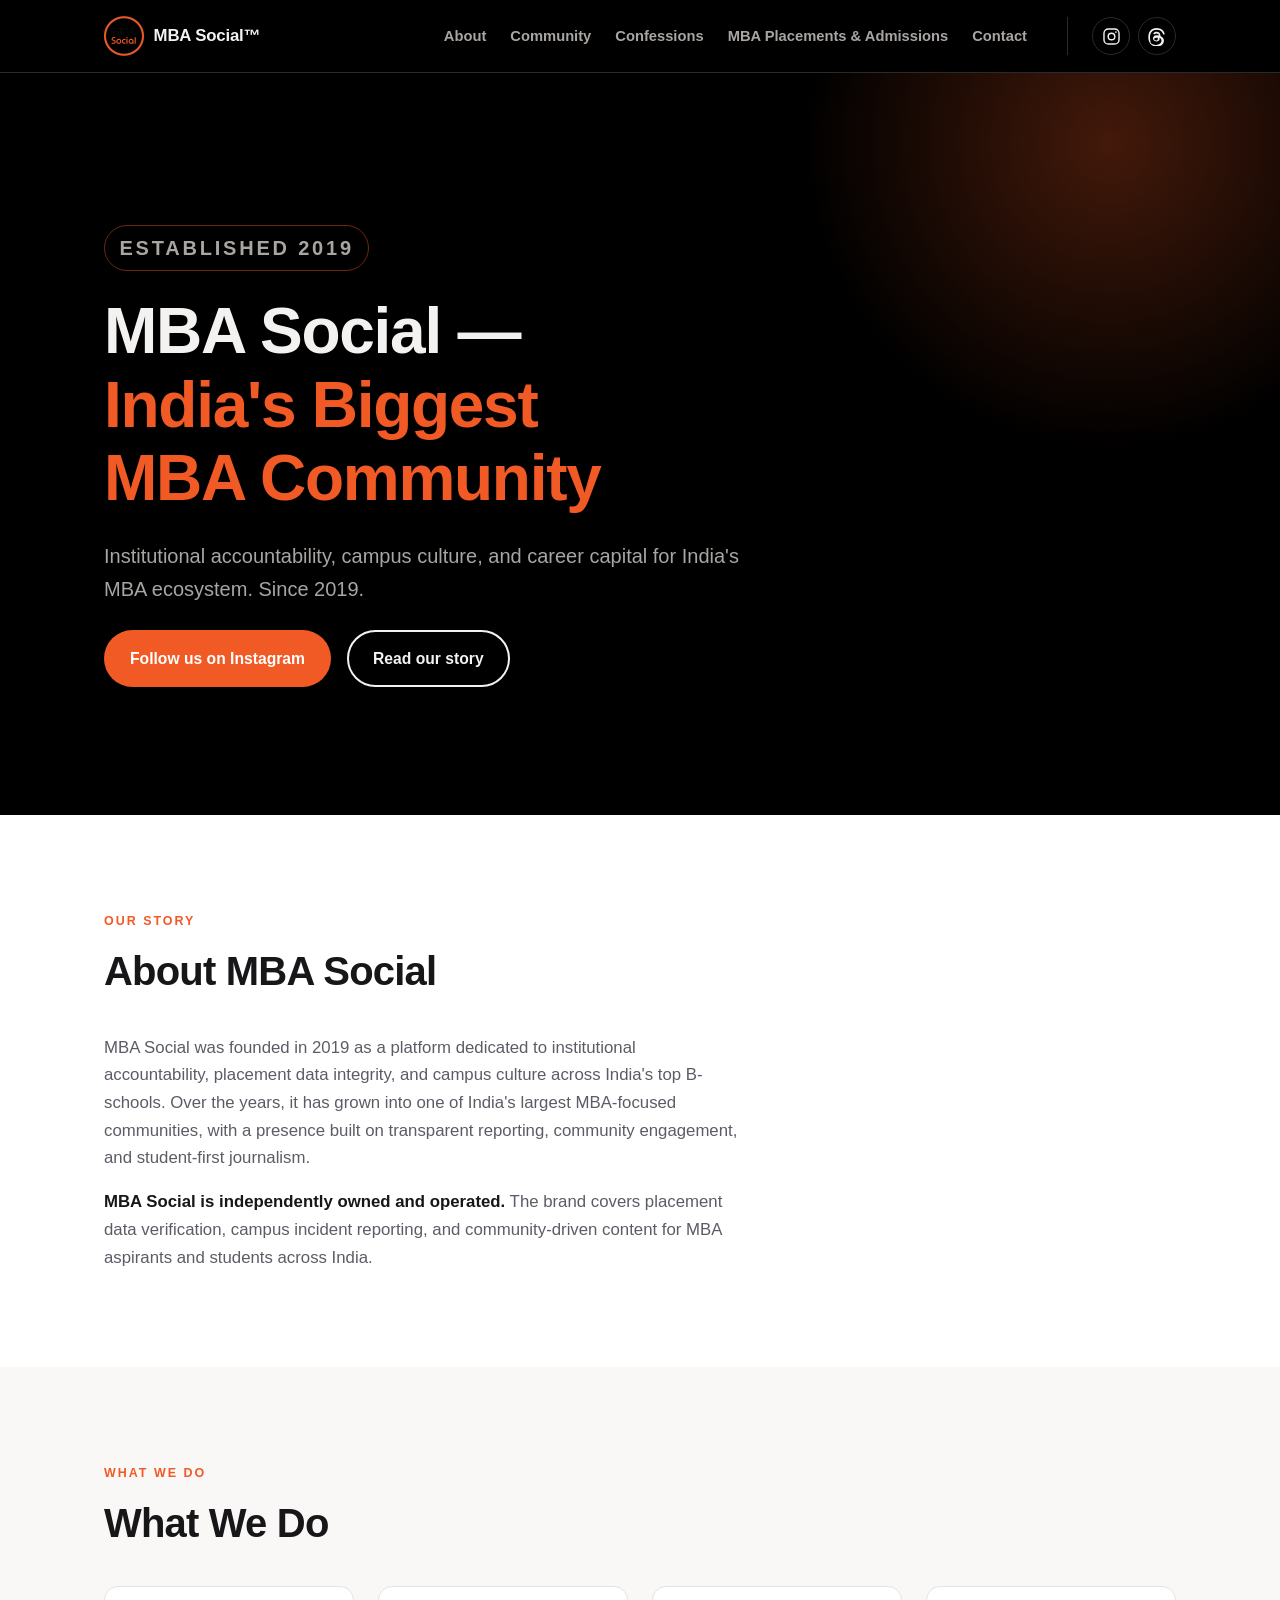
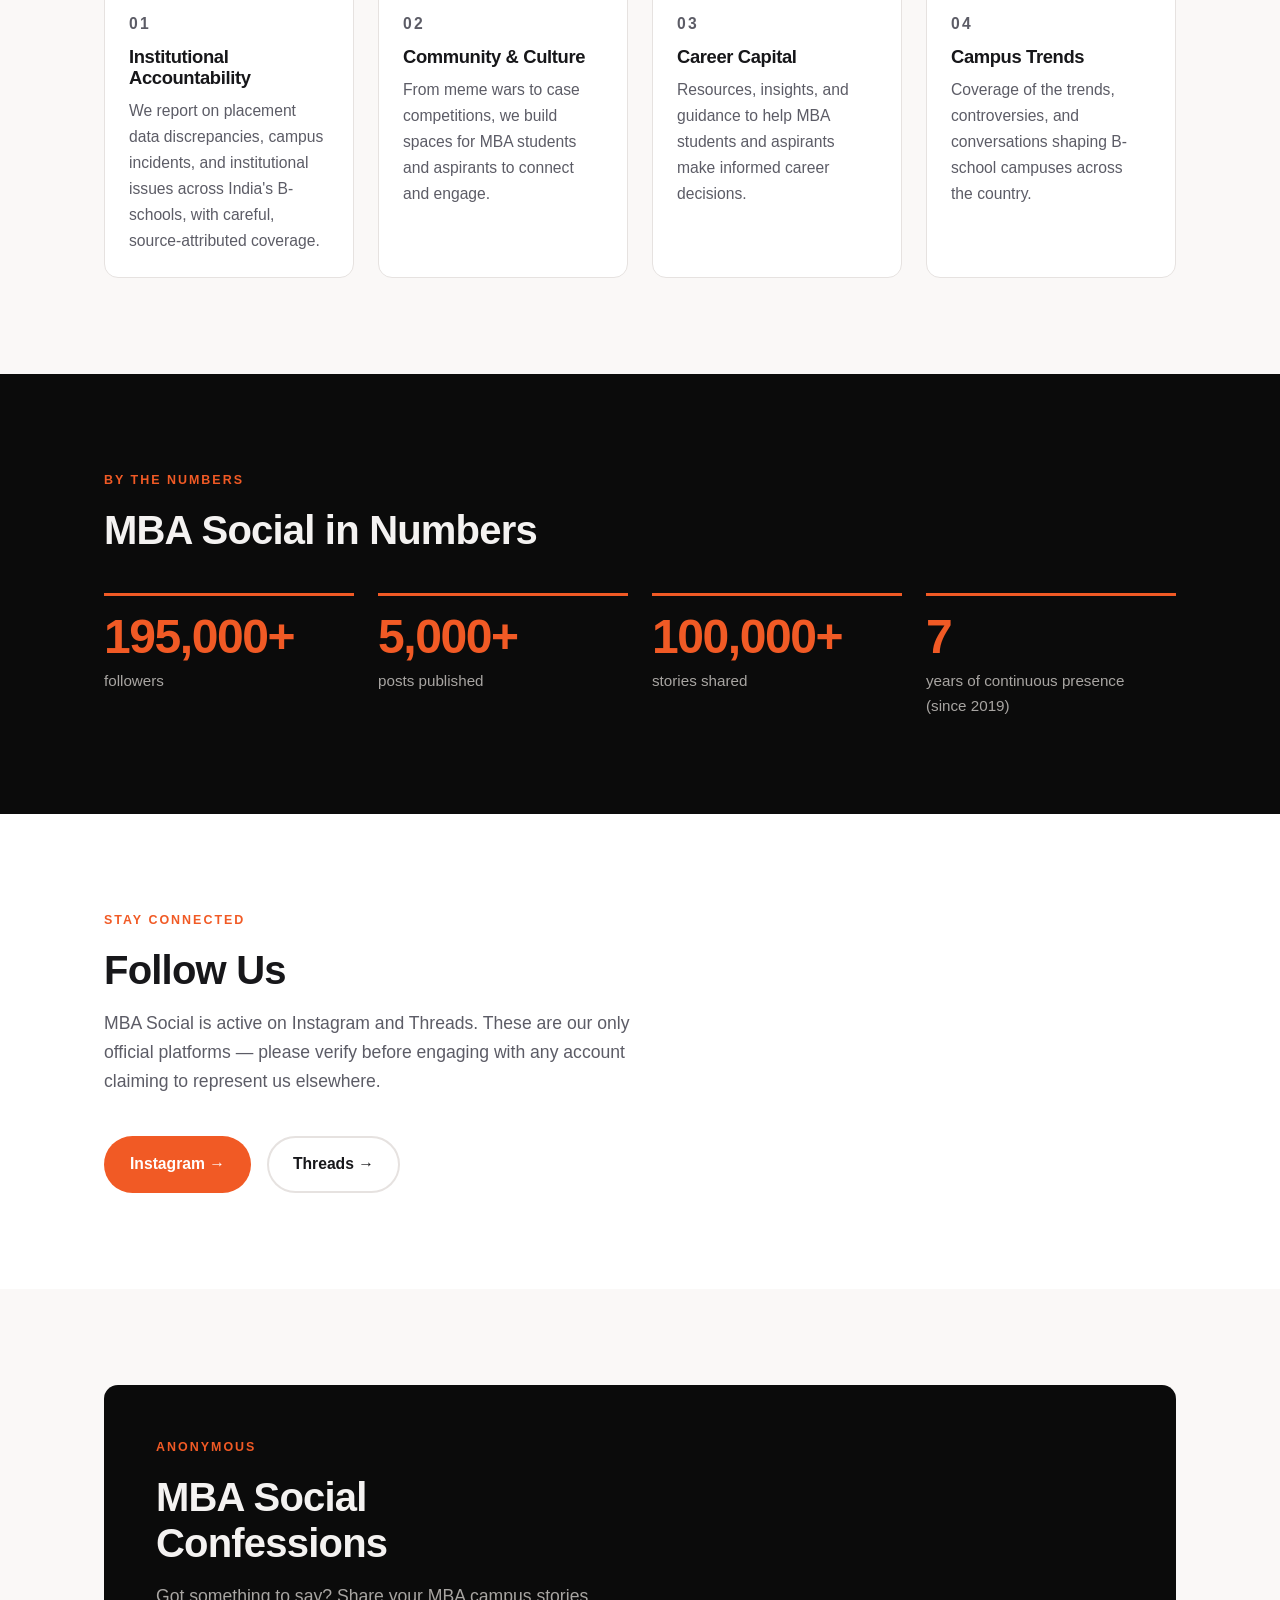
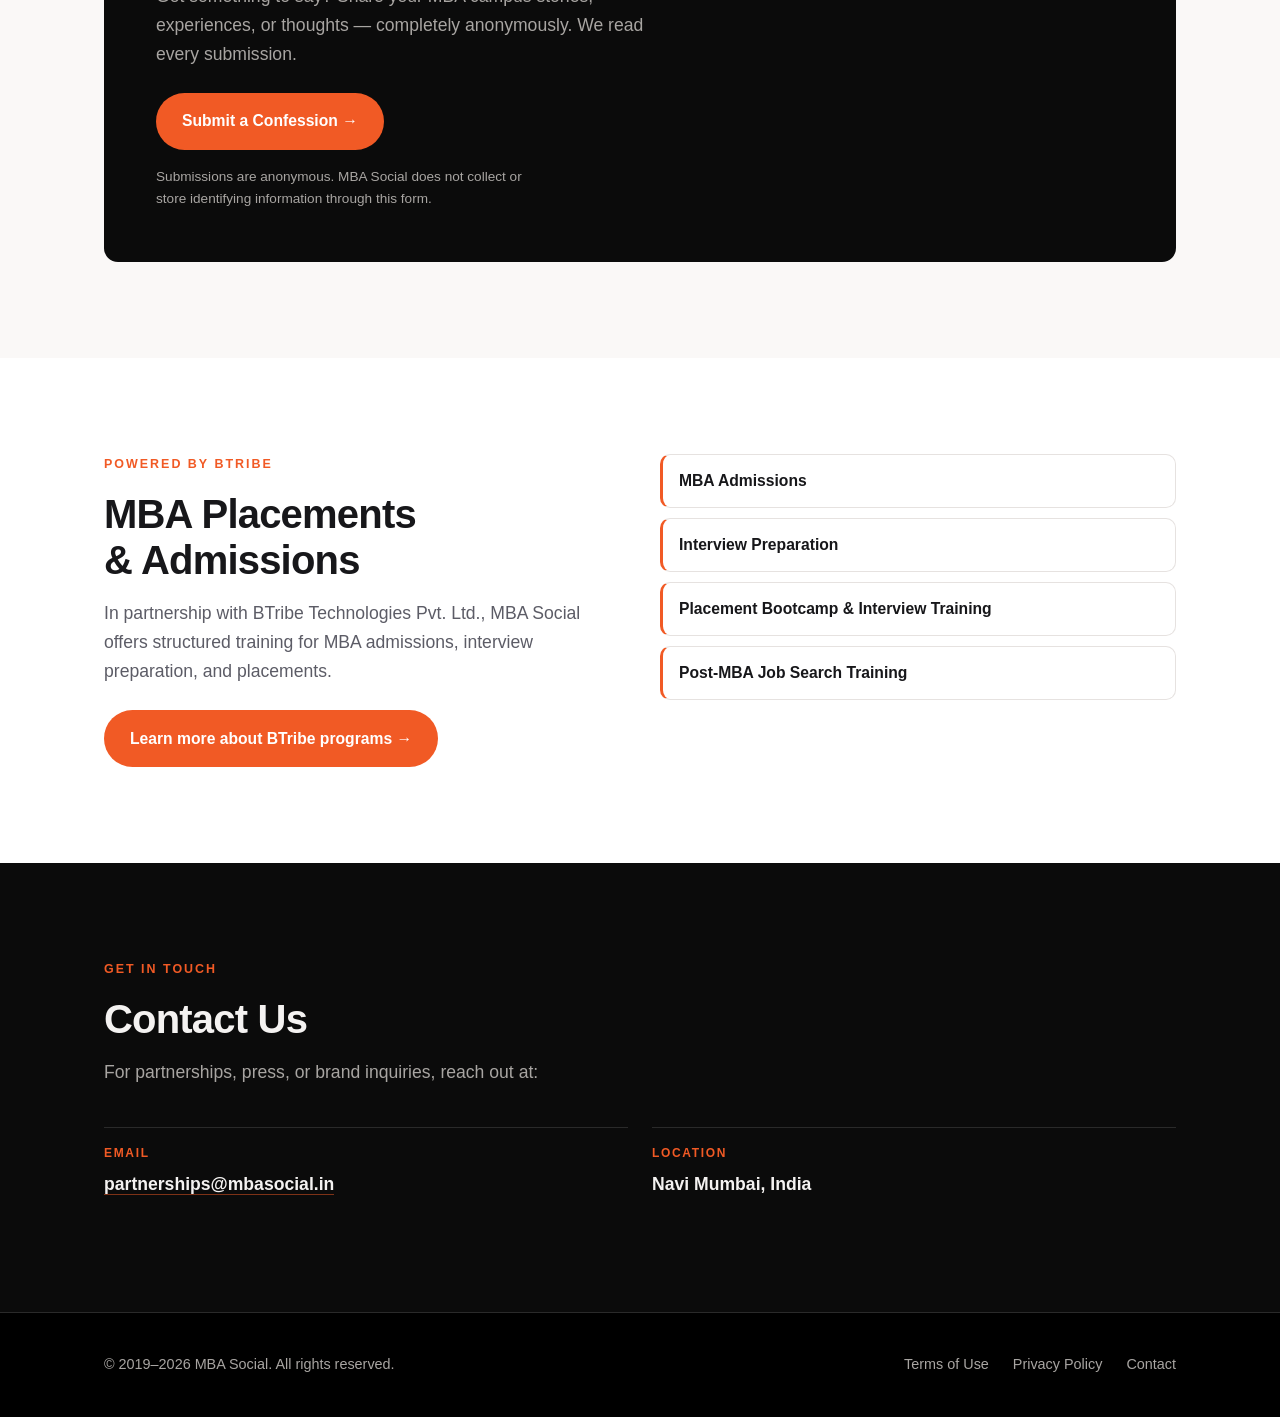
==== commit d5478f34: "Update index.html" ====
--- a/index.html
+++ b/index.html
@@ -23,7 +23,7 @@
     Threads           https://www.threads.com/@mbasocial       (header icon, Follow Us)
     Confessions form  https://forms.gle/BZrCALY5LaeDaChQ8      (Confessions CTA)
     BTribe            https://www.btribe.in                    (Placements CTA)
-    Email             contact@mbasocial.in                     (Contact)
+    Email             partnerships@mbasocial.in                     (Contact)
 
   No registered legal entity, so the copy reads "independently owned and
   operated" rather than naming one. If an entity is registered later, add it
@@ -146,7 +146,7 @@
       </div>
       <div class="stats">
         <div class="stat">
-          <div class="stat__value">191,000+</div>
+          <div class="stat__value">195,000+</div>
           <p class="stat__label">followers</p>
         </div>
         <div class="stat">
@@ -154,7 +154,7 @@
           <p class="stat__label">posts published</p>
         </div>
         <div class="stat">
-          <div class="stat__value">30,000+</div>
+          <div class="stat__value">100,000+</div>
           <p class="stat__label">stories shared</p>
         </div>
         <div class="stat">
@@ -228,7 +228,7 @@
       <dl class="contact-grid">
         <div class="contact-item">
           <dt>Email</dt>
-          <dd><a href="mailto:contact@mbasocial.in">contact@mbasocial.in</a></dd>
+          <dd><a href="mailto:partnerships@mbasocial.in">partnerships@mbasocial.in</a></dd>
         </div>
         <div class="contact-item">
           <dt>Location</dt>
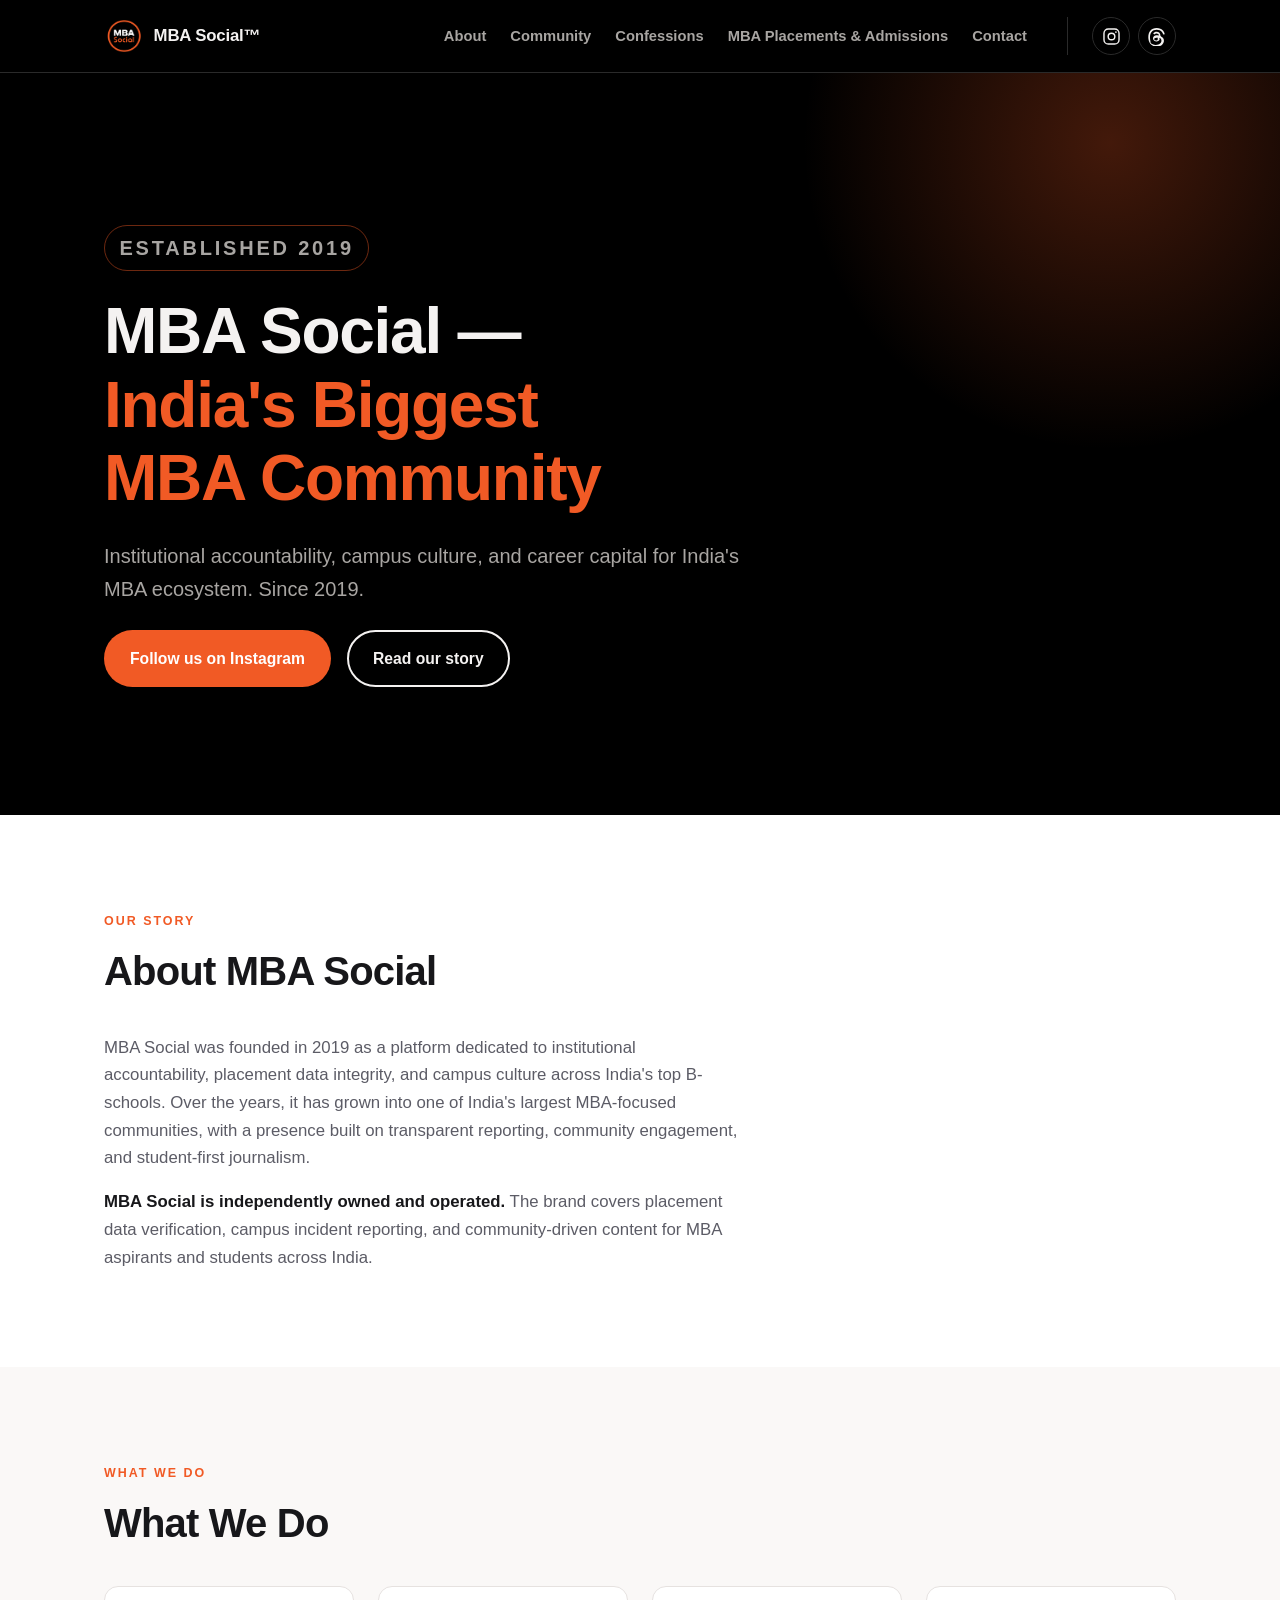
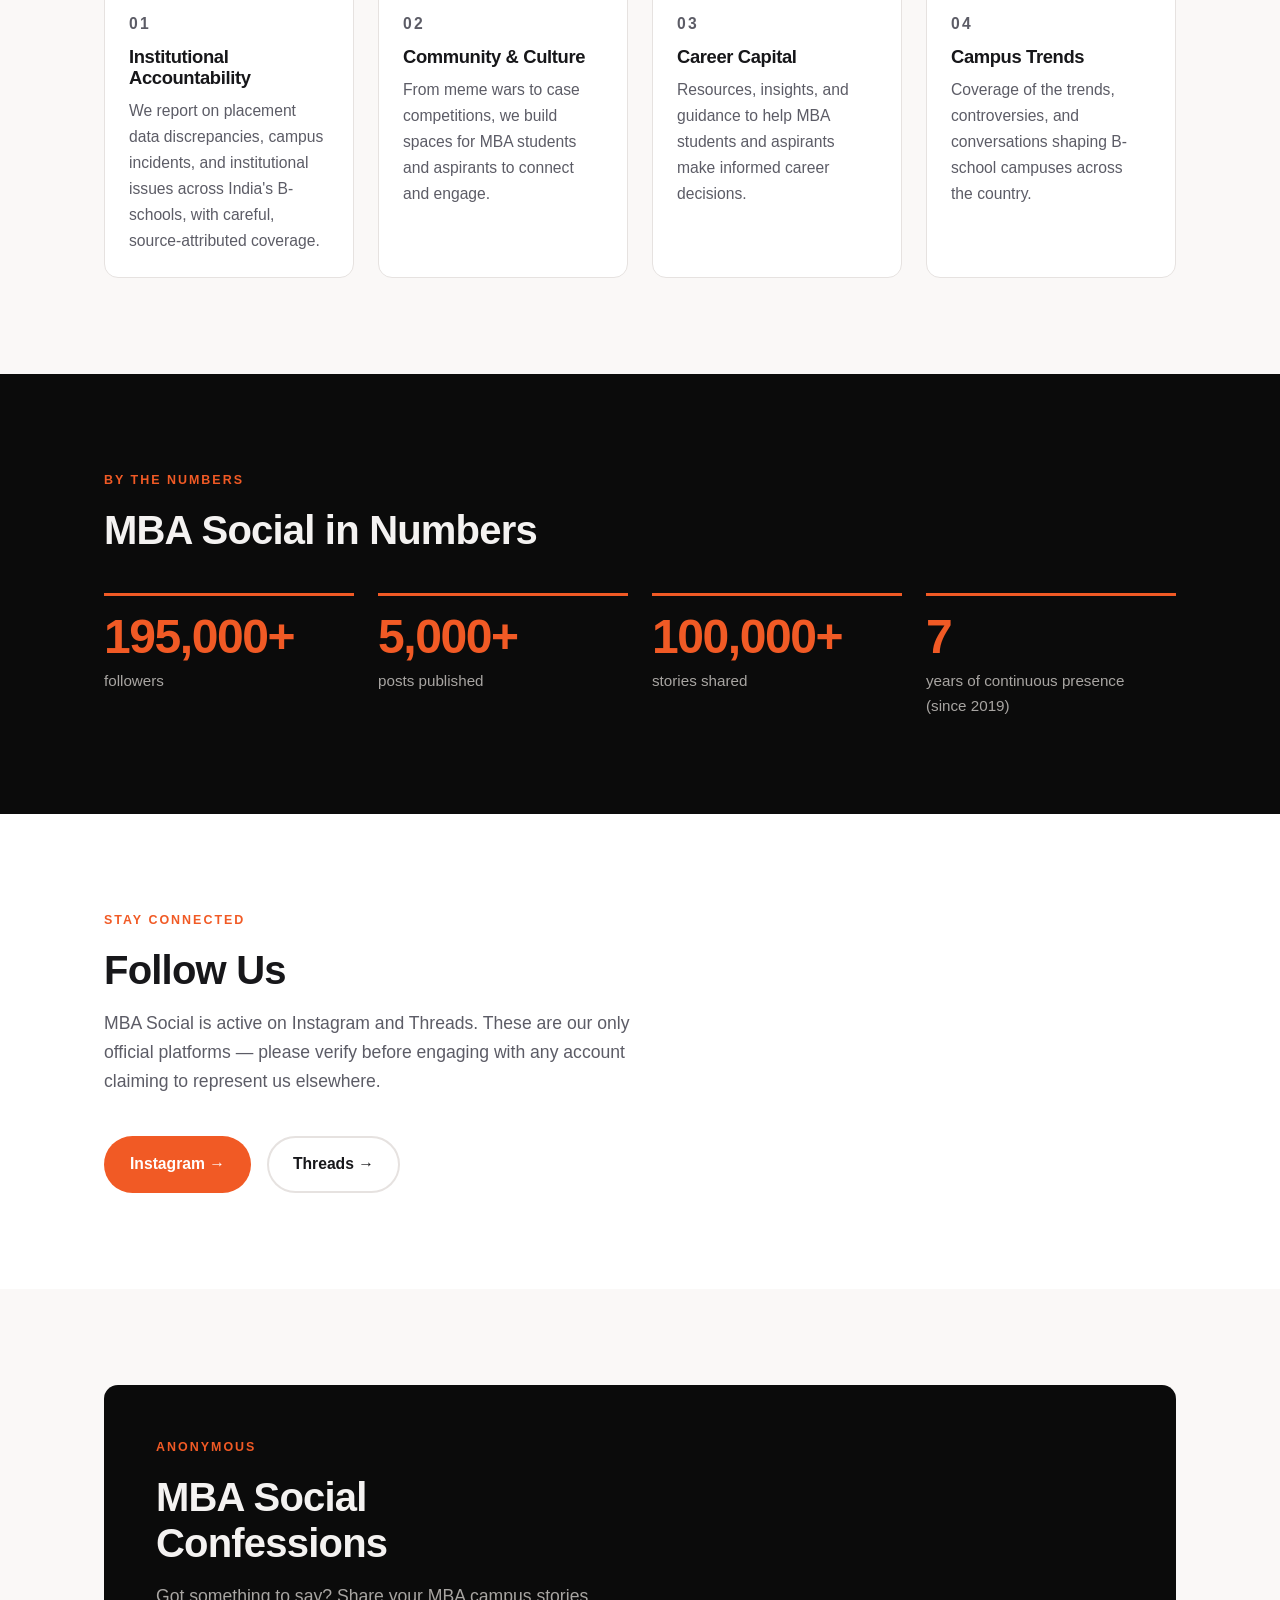
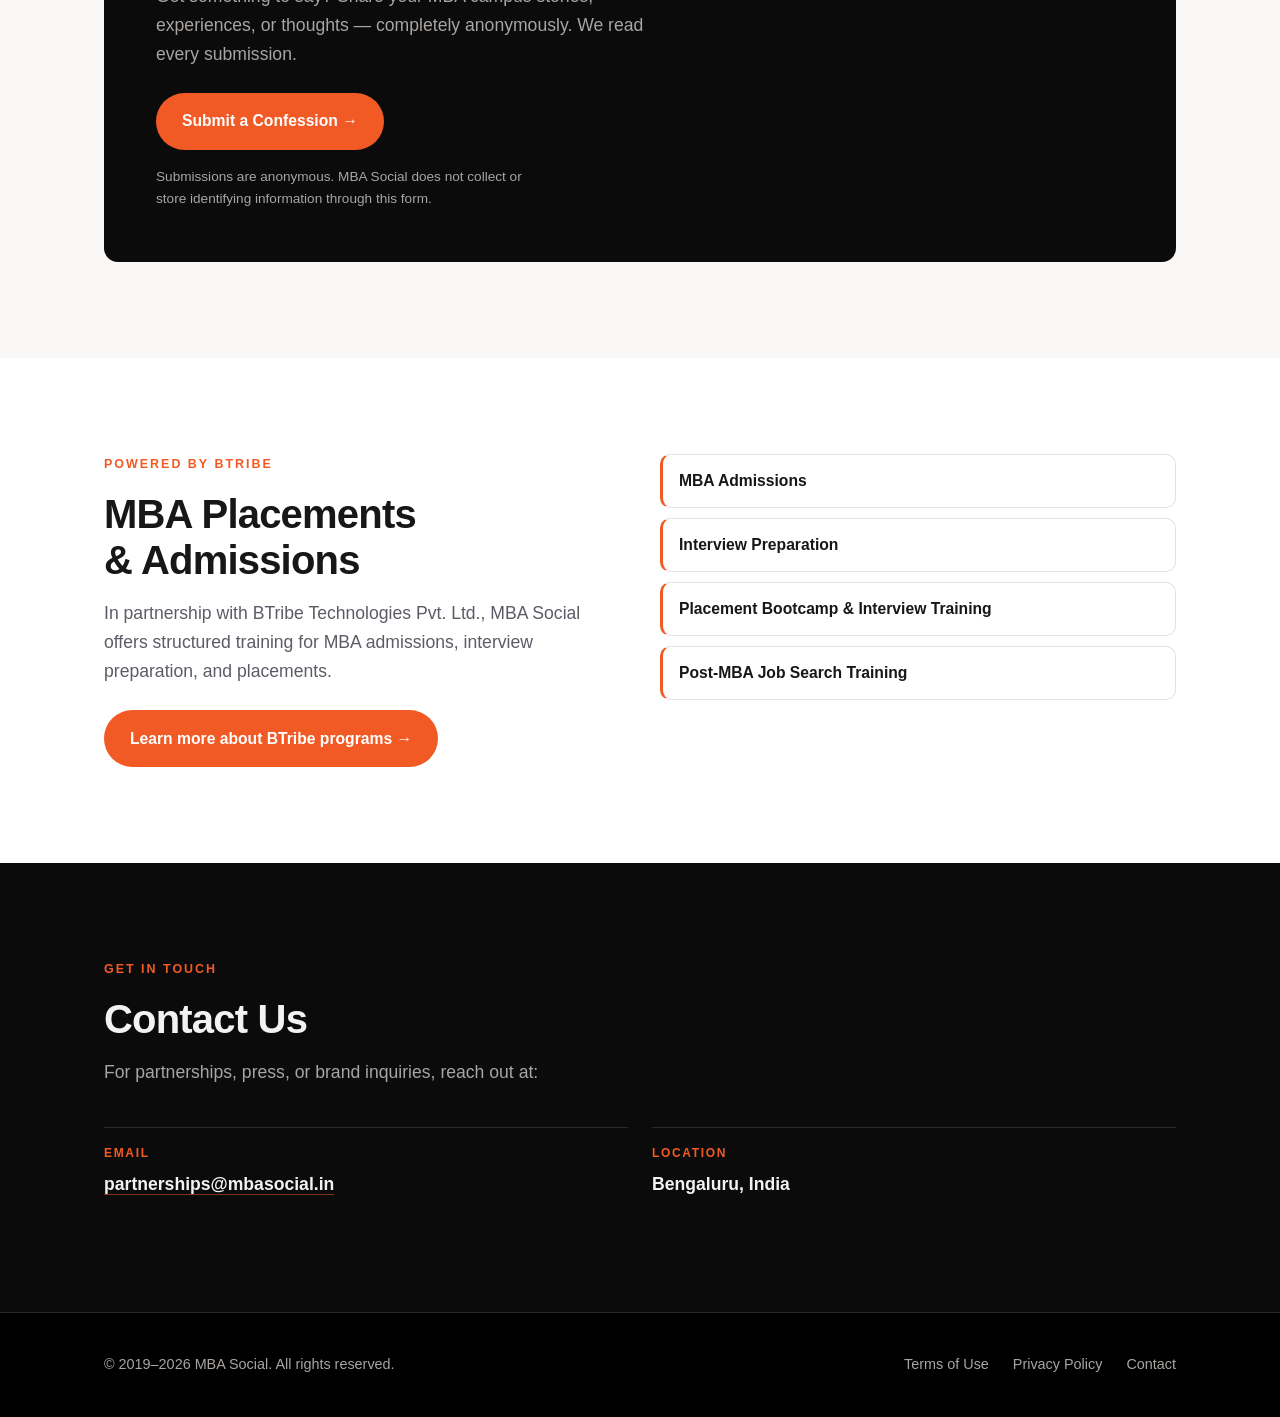
==== commit d60130c3: "Update index.html" ====
--- a/index.html
+++ b/index.html
@@ -232,7 +232,7 @@
         </div>
         <div class="contact-item">
           <dt>Location</dt>
-          <dd>Navi Mumbai, India</dd>
+          <dd>Bengaluru, India</dd>
         </div>
       </dl>
     </div>
